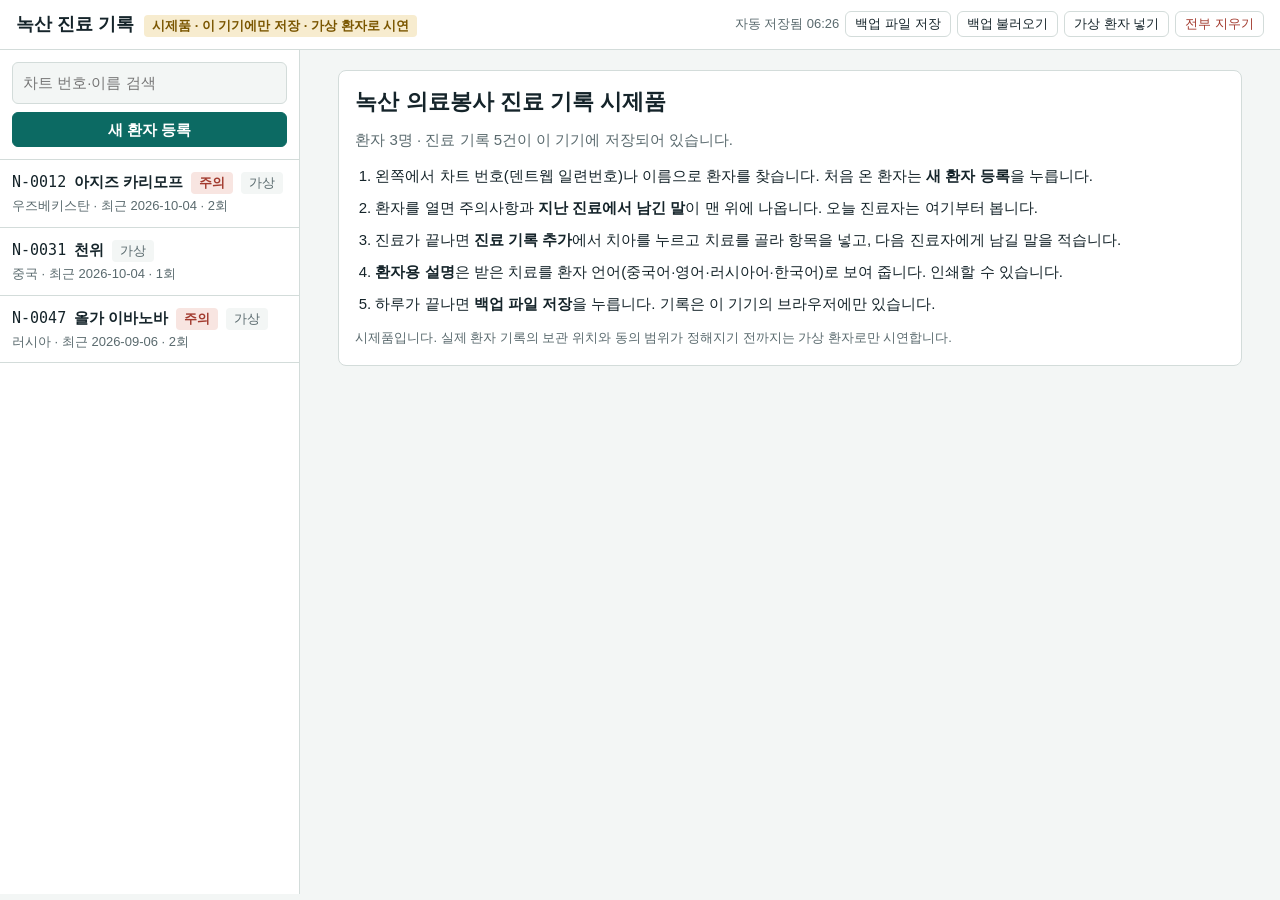
==== noksan/index.html @ 958dbe70 "[클로드] 녹산 진료 기록 앱을 데모 사이트 /noksan/ 페이지로 (의료 여권 QR 포함) Co-Authored-By: Claude Opus 5.5 <noreply@anthro" ====
<!doctype html>
<html lang="ko">
<head>
<meta charset="utf-8">
<meta name="viewport" content="width=device-width, initial-scale=1">
<meta name="robots" content="noindex">
<title>녹산 진료 기록</title>
<style>
/* Layout: patient list on the left, one patient's chart on the right; stacks on narrow screens.
   System fonts only so it works offline on old clinic PCs. */
:root {
  --bg: #F3F6F5; --surface: #FFFFFF; --fg: #15242A; --muted: #5A6A6E; --line: #D3DCDA;
  --accent: #0C6A63; --accent-soft: #E0EFEB; --on-accent: #FFFFFF;
  --danger: #A23A2E; --danger-soft: #F8E5E1; --warn: #7A5600; --warn-soft: #F7ECCF;
  --sans: 'Apple SD Gothic Neo', 'Malgun Gothic', 'Noto Sans KR', 'Segoe UI', sans-serif;
  --mono: ui-monospace, Menlo, Consolas, monospace;
}
@media (prefers-color-scheme: dark) {
  :root {
    --bg: #0F181B; --surface: #172428; --fg: #E4EDEB; --muted: #9AAEAD; --line: #2C3E43;
    --accent: #5CC4B6; --accent-soft: #163631; --on-accent: #0F181B;
    --danger: #F0A396; --danger-soft: #3C2220; --warn: #E5C46B; --warn-soft: #393013;
    color-scheme: dark;
  }
}
* { box-sizing: border-box; }
html, body { margin: 0; }
body { background: var(--bg); color: var(--fg); font-family: var(--sans); font-size: 15px; line-height: 1.6; word-break: keep-all; overflow-wrap: anywhere; }
h1, h2, h3, p { margin: 0; }
h2 { font-size: 22px; line-height: 1.35; }
h3 { font-size: 15px; font-weight: 700; }
button, input, select, textarea { font: inherit; color: inherit; }
button { cursor: pointer; }
:focus-visible { outline: 2px solid var(--accent); outline-offset: 2px; }
.mono { font-family: var(--mono); }
.muted { color: var(--muted); }
.small { font-size: 13px; }

.top { display: flex; flex-wrap: wrap; gap: 8px 16px; align-items: center; justify-content: space-between; padding: 10px 16px; background: var(--surface); border-bottom: 1px solid var(--line); }
.brand { display: flex; flex-wrap: wrap; gap: 4px 10px; align-items: baseline; }
.brand h1 { font-size: 18px; }
.tools { display: flex; flex-wrap: wrap; gap: 6px; align-items: center; }
.status { font-size: 13px; color: var(--muted); }
.status.bad { color: var(--danger); font-weight: 600; }

.btn { border: 1px solid var(--line); background: var(--surface); border-radius: 6px; padding: 6px 12px; line-height: 1.4; }
.btn:hover { border-color: var(--accent); }
.btn.primary { background: var(--accent); border-color: var(--accent); color: var(--on-accent); font-weight: 600; }
.btn.danger { color: var(--danger); }
.btn.sm { padding: 3px 9px; font-size: 13px; }
.btn:disabled, a.btn[aria-disabled="true"] { opacity: .5; pointer-events: none; }
a.btn { text-decoration: none; color: inherit; display: inline-block; }
.linkbtn { border: 0; background: none; padding: 0; color: var(--accent); text-decoration: underline; }

.layout { display: grid; grid-template-columns: 300px minmax(0, 1fr); min-height: calc(100vh - 56px); }
aside { border-right: 1px solid var(--line); background: var(--surface); display: flex; flex-direction: column; min-width: 0; }
.side-head { padding: 12px; display: grid; gap: 8px; border-bottom: 1px solid var(--line); }
.side-head input { width: 100%; padding: 8px 10px; border: 1px solid var(--line); border-radius: 6px; background: var(--bg); }
.plist { list-style: none; margin: 0; padding: 0; overflow-y: auto; }
.plist button { width: 100%; text-align: left; border: 0; border-bottom: 1px solid var(--line); background: none; padding: 10px 12px; display: grid; gap: 2px; }
.plist button:hover { background: var(--bg); }
.plist button[aria-current="true"] { background: var(--accent-soft); }
.pl-top { display: flex; gap: 8px; align-items: baseline; flex-wrap: wrap; }
.pl-name { font-weight: 600; }
.empty-list { padding: 16px 12px; color: var(--muted); }

main { padding: 20px max(16px, 3vw) 48px; min-width: 0; display: grid; gap: 20px; align-content: start; }
.card { background: var(--surface); border: 1px solid var(--line); border-radius: 8px; padding: 16px; display: grid; gap: 12px; min-width: 0; }
.chip { display: inline-block; border-radius: 4px; padding: 0 8px; font-size: 13px; font-weight: 600; line-height: 1.7; background: var(--accent-soft); color: var(--accent); white-space: nowrap; }
.chip.danger { background: var(--danger-soft); color: var(--danger); }
.chip.warn { background: var(--warn-soft); color: var(--warn); }
.chip.plain { background: var(--bg); color: var(--muted); font-weight: 500; }
.chips { display: flex; flex-wrap: wrap; gap: 6px; }

.confirm { display: flex; flex-wrap: wrap; gap: 8px 12px; align-items: center; padding: 12px 14px; border-radius: 8px; background: var(--danger-soft); color: var(--danger); font-weight: 600; }
.flash { padding: 10px 14px; border-radius: 8px; background: var(--accent-soft); color: var(--accent); font-weight: 600; }
.flash.bad { background: var(--danger-soft); color: var(--danger); }

.phead { display: flex; flex-wrap: wrap; gap: 12px; justify-content: space-between; align-items: flex-start; }
.phead .who { display: grid; gap: 2px; min-width: 0; }
.actions { display: flex; flex-wrap: wrap; gap: 6px; }
.alerts { border-radius: 8px; padding: 12px 14px; display: grid; gap: 6px; }
.alerts.has { background: var(--danger-soft); }
.alerts.none { background: var(--accent-soft); }
.alerts.unknown { background: var(--warn-soft); }
.alerts .label { font-size: 13px; font-weight: 700; }
.handoff { border-left: 4px solid var(--accent); background: var(--surface); padding: 12px 14px; border-radius: 0 8px 8px 0; display: grid; gap: 4px; }
.two { display: grid; grid-template-columns: minmax(0, 1.2fr) minmax(0, 1fr); gap: 16px; }

.teeth { display: grid; gap: 6px; overflow-x: auto; padding-bottom: 4px; }
.trow { display: flex; gap: 3px; align-items: center; }
.trow .mid { width: 10px; align-self: stretch; border-left: 2px solid var(--line); margin-left: 6px; }
.tooth { width: 34px; height: 34px; flex: 0 0 auto; border: 1px solid var(--line); border-radius: 5px; background: var(--surface); font-family: var(--mono); font-size: 13px; padding: 0; }
.tooth.has { background: var(--accent-soft); border-color: var(--accent); color: var(--accent); font-weight: 700; }
.tooth.sel { background: var(--accent); border-color: var(--accent); color: var(--on-accent); font-weight: 700; }
.tooth.focus { outline: 2px solid var(--fg); outline-offset: 1px; }
.orient { display: flex; justify-content: space-between; font-size: 12px; color: var(--muted); max-width: 590px; }

.visits { display: grid; gap: 12px; }
.visit { display: grid; gap: 8px; }
.visit-head { display: flex; flex-wrap: wrap; gap: 4px 12px; justify-content: space-between; align-items: baseline; }
.vdate { font-family: var(--mono); font-weight: 700; font-size: 16px; }
.kv { display: grid; grid-template-columns: 96px minmax(0, 1fr); gap: 4px 12px; }
.kv dt { color: var(--muted); font-size: 13px; padding-top: 1px; }
.kv dd { margin: 0; white-space: pre-wrap; }

.form { display: grid; gap: 14px; }
.row { display: grid; grid-template-columns: repeat(auto-fit, minmax(170px, 1fr)); gap: 12px; }
.field { display: grid; gap: 4px; min-width: 0; }
.field label, .field .lbl { font-size: 13px; font-weight: 600; color: var(--muted); }
.field input, .field select, .field textarea { width: 100%; padding: 8px 10px; border: 1px solid var(--line); border-radius: 6px; background: var(--surface); }
.field textarea { min-height: 70px; resize: vertical; }
.req { color: var(--danger); }
.toggle { border: 1px solid var(--line); background: var(--surface); border-radius: 999px; padding: 3px 11px; font-size: 14px; }
.toggle[aria-pressed="true"] { background: var(--accent); border-color: var(--accent); color: var(--on-accent); font-weight: 600; }
.toggle.risk[aria-pressed="true"] { background: var(--danger); border-color: var(--danger); }
.items { display: grid; gap: 6px; }
.item { display: flex; flex-wrap: wrap; gap: 6px 10px; align-items: center; padding: 8px 10px; border: 1px solid var(--line); border-radius: 6px; }
.item .grow { flex: 1 1 160px; min-width: 0; }
.adder { display: grid; gap: 10px; padding: 12px; border: 1px dashed var(--line); border-radius: 8px; }

.guide { display: grid; gap: 8px; padding-left: 20px; margin: 0; }

.explain { max-width: 640px; background: #FFFFFF; color: #15242A; border: 1px solid var(--line); border-radius: 8px; padding: 24px; display: grid; gap: 16px; }
.explain .muted { color: #5A6A6E; }
.explain h2 { font-size: 24px; }
.ex-item { display: grid; gap: 2px; padding: 10px 0; border-top: 1px solid #D3DCDA; }
.ex-item .ko { font-size: 13px; color: #5A6A6E; }
.ex-box { background: #F8E5E1; color: #6E241B; border-radius: 6px; padding: 10px 12px; }
.ex-raw { background: #F3F6F5; border-radius: 6px; padding: 10px 12px; white-space: pre-wrap; }
.ex-foot { font-size: 12px; color: #5A6A6E; }

@media (max-width: 760px) {
  .layout { grid-template-columns: minmax(0, 1fr); }
  aside { border-right: 0; border-bottom: 1px solid var(--line); }
  .plist { max-height: 40vh; }
  .two { grid-template-columns: minmax(0, 1fr); }
}
@media print {
  .top, aside, .no-print { display: none !important; }
  .layout { display: block; }
  main { padding: 0; }
  body { background: #FFFFFF; }
  .explain { border: 0; max-width: none; }
}
</style>
</head>
<body>

<header class="top">
  <div class="brand">
    <h1>녹산 진료 기록</h1>
    <span class="chip warn">시제품 · 이 기기에만 저장 · 가상 환자로 시연</span>
  </div>
  <div class="tools">
    <span id="status" class="status"></span>
    <button class="btn sm" data-act="export">백업 파일 저장</button>
    <button class="btn sm" data-act="import">백업 불러오기</button>
    <button class="btn sm" data-act="add-samples">가상 환자 넣기</button>
    <button class="btn sm danger" data-act="ask-wipe">전부 지우기</button>
    <input id="importFile" type="file" accept="application/json,.json" hidden>
  </div>
</header>

<div class="layout">
  <aside>
    <div class="side-head">
      <input id="q" type="search" placeholder="차트 번호·이름 검색" autocomplete="off">
      <button class="btn primary" data-act="new-patient">새 환자 등록</button>
    </div>
    <ul id="plist" class="plist"></ul>
  </aside>
  <main id="main"></main>
</div>

<!-- QR 라이브러리: prototype/web/demo/js/vendor/qrcode.js 를 그대로 넣음 (Kazuhiko Arase, MIT). 인터넷 없이 QR을 그리기 위해 -->
<script>
//---------------------------------------------------------------------
//
// QR Code Generator for JavaScript
//
// Copyright (c) 2009 Kazuhiko Arase
//
// URL: http://www.d-project.com/
//
// Licensed under the MIT license:
//  http://www.opensource.org/licenses/mit-license.php
//
// The word 'QR Code' is registered trademark of
// DENSO WAVE INCORPORATED
//  http://www.denso-wave.com/qrcode/faqpatent-e.html
//
//---------------------------------------------------------------------

var qrcode = function() {

  //---------------------------------------------------------------------
  // qrcode
  //---------------------------------------------------------------------

  /**
   * qrcode
   * @param typeNumber 1 to 40
   * @param errorCorrectionLevel 'L','M','Q','H'
   */
  var qrcode = function(typeNumber, errorCorrectionLevel) {

    var PAD0 = 0xEC;
    var PAD1 = 0x11;

    var _typeNumber = typeNumber;
    var _errorCorrectionLevel = QRErrorCorrectionLevel[errorCorrectionLevel];
    var _modules = null;
    var _moduleCount = 0;
    var _dataCache = null;
    var _dataList = [];

    var _this = {};

    var makeImpl = function(test, maskPattern) {

      _moduleCount = _typeNumber * 4 + 17;
      _modules = function(moduleCount) {
        var modules = new Array(moduleCount);
        for (var row = 0; row < moduleCount; row += 1) {
          modules[row] = new Array(moduleCount);
          for (var col = 0; col < moduleCount; col += 1) {
            modules[row][col] = null;
          }
        }
        return modules;
      }(_moduleCount);

      setupPositionProbePattern(0, 0);
      setupPositionProbePattern(_moduleCount - 7, 0);
      setupPositionProbePattern(0, _moduleCount - 7);
      setupPositionAdjustPattern();
      setupTimingPattern();
      setupTypeInfo(test, maskPattern);

      if (_typeNumber >= 7) {
        setupTypeNumber(test);
      }

      if (_dataCache == null) {
        _dataCache = createData(_typeNumber, _errorCorrectionLevel, _dataList);
      }

      mapData(_dataCache, maskPattern);
    };

    var setupPositionProbePattern = function(row, col) {

      for (var r = -1; r <= 7; r += 1) {

        if (row + r <= -1 || _moduleCount <= row + r) continue;

        for (var c = -1; c <= 7; c += 1) {

          if (col + c <= -1 || _moduleCount <= col + c) continue;

          if ( (0 <= r && r <= 6 && (c == 0 || c == 6) )
              || (0 <= c && c <= 6 && (r == 0 || r == 6) )
              || (2 <= r && r <= 4 && 2 <= c && c <= 4) ) {
            _modules[row + r][col + c] = true;
          } else {
            _modules[row + r][col + c] = false;
          }
        }
      }
    };

    var getBestMaskPattern = function() {

      var minLostPoint = 0;
      var pattern = 0;

      for (var i = 0; i < 8; i += 1) {

        makeImpl(true, i);

        var lostPoint = QRUtil.getLostPoint(_this);

        if (i == 0 || minLostPoint > lostPoint) {
          minLostPoint = lostPoint;
          pattern = i;
        }
      }

      return pattern;
    };

    var setupTimingPattern = function() {

      for (var r = 8; r < _moduleCount - 8; r += 1) {
        if (_modules[r][6] != null) {
          continue;
        }
        _modules[r][6] = (r % 2 == 0);
      }

      for (var c = 8; c < _moduleCount - 8; c += 1) {
        if (_modules[6][c] != null) {
          continue;
        }
        _modules[6][c] = (c % 2 == 0);
      }
    };

    var setupPositionAdjustPattern = function() {

      var pos = QRUtil.getPatternPosition(_typeNumber);

      for (var i = 0; i < pos.length; i += 1) {

        for (var j = 0; j < pos.length; j += 1) {

          var row = pos[i];
          var col = pos[j];

          if (_modules[row][col] != null) {
            continue;
          }

          for (var r = -2; r <= 2; r += 1) {

            for (var c = -2; c <= 2; c += 1) {

              if (r == -2 || r == 2 || c == -2 || c == 2
                  || (r == 0 && c == 0) ) {
                _modules[row + r][col + c] = true;
              } else {
                _modules[row + r][col + c] = false;
              }
            }
          }
        }
      }
    };

    var setupTypeNumber = function(test) {

      var bits = QRUtil.getBCHTypeNumber(_typeNumber);

      for (var i = 0; i < 18; i += 1) {
        var mod = (!test && ( (bits >> i) & 1) == 1);
        _modules[Math.floor(i / 3)][i % 3 + _moduleCount - 8 - 3] = mod;
      }

      for (var i = 0; i < 18; i += 1) {
        var mod = (!test && ( (bits >> i) & 1) == 1);
        _modules[i % 3 + _moduleCount - 8 - 3][Math.floor(i / 3)] = mod;
      }
    };

    var setupTypeInfo = function(test, maskPattern) {

      var data = (_errorCorrectionLevel << 3) | maskPattern;
      var bits = QRUtil.getBCHTypeInfo(data);

      // vertical
      for (var i = 0; i < 15; i += 1) {

        var mod = (!test && ( (bits >> i) & 1) == 1);

        if (i < 6) {
          _modules[i][8] = mod;
        } else if (i < 8) {
          _modules[i + 1][8] = mod;
        } else {
          _modules[_moduleCount - 15 + i][8] = mod;
        }
      }

      // horizontal
      for (var i = 0; i < 15; i += 1) {

        var mod = (!test && ( (bits >> i) & 1) == 1);

        if (i < 8) {
          _modules[8][_moduleCount - i - 1] = mod;
        } else if (i < 9) {
          _modules[8][15 - i - 1 + 1] = mod;
        } else {
          _modules[8][15 - i - 1] = mod;
        }
      }

      // fixed module
      _modules[_moduleCount - 8][8] = (!test);
    };

    var mapData = function(data, maskPattern) {

      var inc = -1;
      var row = _moduleCount - 1;
      var bitIndex = 7;
      var byteIndex = 0;
      var maskFunc = QRUtil.getMaskFunction(maskPattern);

      for (var col = _moduleCount - 1; col > 0; col -= 2) {

        if (col == 6) col -= 1;

        while (true) {

          for (var c = 0; c < 2; c += 1) {

            if (_modules[row][col - c] == null) {

              var dark = false;

              if (byteIndex < data.length) {
                dark = ( ( (data[byteIndex] >>> bitIndex) & 1) == 1);
              }

              var mask = maskFunc(row, col - c);

              if (mask) {
                dark = !dark;
              }

              _modules[row][col - c] = dark;
              bitIndex -= 1;

              if (bitIndex == -1) {
                byteIndex += 1;
                bitIndex = 7;
              }
            }
          }

          row += inc;

          if (row < 0 || _moduleCount <= row) {
            row -= inc;
            inc = -inc;
            break;
          }
        }
      }
    };

    var createBytes = function(buffer, rsBlocks) {

      var offset = 0;

      var maxDcCount = 0;
      var maxEcCount = 0;

      var dcdata = new Array(rsBlocks.length);
      var ecdata = new Array(rsBlocks.length);

      for (var r = 0; r < rsBlocks.length; r += 1) {

        var dcCount = rsBlocks[r].dataCount;
        var ecCount = rsBlocks[r].totalCount - dcCount;

        maxDcCount = Math.max(maxDcCount, dcCount);
        maxEcCount = Math.max(maxEcCount, ecCount);

        dcdata[r] = new Array(dcCount);

        for (var i = 0; i < dcdata[r].length; i += 1) {
          dcdata[r][i] = 0xff & buffer.getBuffer()[i + offset];
        }
        offset += dcCount;

        var rsPoly = QRUtil.getErrorCorrectPolynomial(ecCount);
        var rawPoly = qrPolynomial(dcdata[r], rsPoly.getLength() - 1);

        var modPoly = rawPoly.mod(rsPoly);
        ecdata[r] = new Array(rsPoly.getLength() - 1);
        for (var i = 0; i < ecdata[r].length; i += 1) {
          var modIndex = i + modPoly.getLength() - ecdata[r].length;
          ecdata[r][i] = (modIndex >= 0)? modPoly.getAt(modIndex) : 0;
        }
      }

      var totalCodeCount = 0;
      for (var i = 0; i < rsBlocks.length; i += 1) {
        totalCodeCount += rsBlocks[i].totalCount;
      }

      var data = new Array(totalCodeCount);
      var index = 0;

      for (var i = 0; i < maxDcCount; i += 1) {
        for (var r = 0; r < rsBlocks.length; r += 1) {
          if (i < dcdata[r].length) {
            data[index] = dcdata[r][i];
            index += 1;
          }
        }
      }

      for (var i = 0; i < maxEcCount; i += 1) {
        for (var r = 0; r < rsBlocks.length; r += 1) {
          if (i < ecdata[r].length) {
            data[index] = ecdata[r][i];
            index += 1;
          }
        }
      }

      return data;
    };

    var createData = function(typeNumber, errorCorrectionLevel, dataList) {

      var rsBlocks = QRRSBlock.getRSBlocks(typeNumber, errorCorrectionLevel);

      var buffer = qrBitBuffer();

      for (var i = 0; i < dataList.length; i += 1) {
        var data = dataList[i];
        buffer.put(data.getMode(), 4);
        buffer.put(data.getLength(), QRUtil.getLengthInBits(data.getMode(), typeNumber) );
        data.write(buffer);
      }

      // calc num max data.
      var totalDataCount = 0;
      for (var i = 0; i < rsBlocks.length; i += 1) {
        totalDataCount += rsBlocks[i].dataCount;
      }

      if (buffer.getLengthInBits() > totalDataCount * 8) {
        throw 'code length overflow. ('
          + buffer.getLengthInBits()
          + '>'
          + totalDataCount * 8
          + ')';
      }

      // end code
      if (buffer.getLengthInBits() + 4 <= totalDataCount * 8) {
        buffer.put(0, 4);
      }

      // padding
      while (buffer.getLengthInBits() % 8 != 0) {
        buffer.putBit(false);
      }

      // padding
      while (true) {

        if (buffer.getLengthInBits() >= totalDataCount * 8) {
          break;
        }
        buffer.put(PAD0, 8);

        if (buffer.getLengthInBits() >= totalDataCount * 8) {
          break;
        }
        buffer.put(PAD1, 8);
      }

      return createBytes(buffer, rsBlocks);
    };

    _this.addData = function(data, mode) {

      mode = mode || 'Byte';

      var newData = null;

      switch(mode) {
      case 'Numeric' :
        newData = qrNumber(data);
        break;
      case 'Alphanumeric' :
        newData = qrAlphaNum(data);
        break;
      case 'Byte' :
        newData = qr8BitByte(data);
        break;
      case 'Kanji' :
        newData = qrKanji(data);
        break;
      default :
        throw 'mode:' + mode;
      }

      _dataList.push(newData);
      _dataCache = null;
    };

    _this.isDark = function(row, col) {
      if (row < 0 || _moduleCount <= row || col < 0 || _moduleCount <= col) {
        throw row + ',' + col;
      }
      return _modules[row][col];
    };

    _this.getModuleCount = function() {
      return _moduleCount;
    };

    _this.make = function() {
      if (_typeNumber < 1) {
        var typeNumber = 1;

        for (; typeNumber < 40; typeNumber++) {
          var rsBlocks = QRRSBlock.getRSBlocks(typeNumber, _errorCorrectionLevel);
          var buffer = qrBitBuffer();

          for (var i = 0; i < _dataList.length; i++) {
            var data = _dataList[i];
            buffer.put(data.getMode(), 4);
            buffer.put(data.getLength(), QRUtil.getLengthInBits(data.getMode(), typeNumber) );
            data.write(buffer);
          }

          var totalDataCount = 0;
          for (var i = 0; i < rsBlocks.length; i++) {
            totalDataCount += rsBlocks[i].dataCount;
          }

          if (buffer.getLengthInBits() <= totalDataCount * 8) {
            break;
          }
        }

        _typeNumber = typeNumber;
      }

      makeImpl(false, getBestMaskPattern() );
    };

    _this.createTableTag = function(cellSize, margin) {

      cellSize = cellSize || 2;
      margin = (typeof margin == 'undefined')? cellSize * 4 : margin;

      var qrHtml = '';

      qrHtml += '<table style="';
      qrHtml += ' border-width: 0px; border-style: none;';
      qrHtml += ' border-collapse: collapse;';
      qrHtml += ' padding: 0px; margin: ' + margin + 'px;';
      qrHtml += '">';
      qrHtml += '<tbody>';

      for (var r = 0; r < _this.getModuleCount(); r += 1) {

        qrHtml += '<tr>';

        for (var c = 0; c < _this.getModuleCount(); c += 1) {
          qrHtml += '<td style="';
          qrHtml += ' border-width: 0px; border-style: none;';
          qrHtml += ' border-collapse: collapse;';
          qrHtml += ' padding: 0px; margin: 0px;';
          qrHtml += ' width: ' + cellSize + 'px;';
          qrHtml += ' height: ' + cellSize + 'px;';
          qrHtml += ' background-color: ';
          qrHtml += _this.isDark(r, c)? '#000000' : '#ffffff';
          qrHtml += ';';
          qrHtml += '"/>';
        }

        qrHtml += '</tr>';
      }

      qrHtml += '</tbody>';
      qrHtml += '</table>';

      return qrHtml;
    };

    _this.createSvgTag = function(cellSize, margin, alt, title) {

      var opts = {};
      if (typeof arguments[0] == 'object') {
        // Called by options.
        opts = arguments[0];
        // overwrite cellSize and margin.
        cellSize = opts.cellSize;
        margin = opts.margin;
        alt = opts.alt;
        title = opts.title;
      }

      cellSize = cellSize || 2;
      margin = (typeof margin == 'undefined')? cellSize * 4 : margin;

      // Compose alt property surrogate
      alt = (typeof alt === 'string') ? {text: alt} : alt || {};
      alt.text = alt.text || null;
      alt.id = (alt.text) ? alt.id || 'qrcode-description' : null;

      // Compose title property surrogate
      title = (typeof title === 'string') ? {text: title} : title || {};
      title.text = title.text || null;
      title.id = (title.text) ? title.id || 'qrcode-title' : null;

      var size = _this.getModuleCount() * cellSize + margin * 2;
      var c, mc, r, mr, qrSvg='', rect;

      rect = 'l' + cellSize + ',0 0,' + cellSize +
        ' -' + cellSize + ',0 0,-' + cellSize + 'z ';

      qrSvg += '<svg version="1.1" xmlns="http://www.w3.org/2000/svg"';
      qrSvg += !opts.scalable ? ' width="' + size + 'px" height="' + size + 'px"' : '';
      qrSvg += ' viewBox="0 0 ' + size + ' ' + size + '" ';
      qrSvg += ' preserveAspectRatio="xMinYMin meet"';
      qrSvg += (title.text || alt.text) ? ' role="img" aria-labelledby="' +
          escapeXml([title.id, alt.id].join(' ').trim() ) + '"' : '';
      qrSvg += '>';
      qrSvg += (title.text) ? '<title id="' + escapeXml(title.id) + '">' +
          escapeXml(title.text) + '</title>' : '';
      qrSvg += (alt.text) ? '<description id="' + escapeXml(alt.id) + '">' +
          escapeXml(alt.text) + '</description>' : '';
      qrSvg += '<rect width="100%" height="100%" fill="white" cx="0" cy="0"/>';
      qrSvg += '<path d="';

      for (r = 0; r < _this.getModuleCount(); r += 1) {
        mr = r * cellSize + margin;
        for (c = 0; c < _this.getModuleCount(); c += 1) {
          if (_this.isDark(r, c) ) {
            mc = c*cellSize+margin;
            qrSvg += 'M' + mc + ',' + mr + rect;
          }
        }
      }

      qrSvg += '" stroke="transparent" fill="black"/>';
      qrSvg += '</svg>';

      return qrSvg;
    };

    _this.createDataURL = function(cellSize, margin) {

      cellSize = cellSize || 2;
      margin = (typeof margin == 'undefined')? cellSize * 4 : margin;

      var size = _this.getModuleCount() * cellSize + margin * 2;
      var min = margin;
      var max = size - margin;

      return createDataURL(size, size, function(x, y) {
        if (min <= x && x < max && min <= y && y < max) {
          var c = Math.floor( (x - min) / cellSize);
          var r = Math.floor( (y - min) / cellSize);
          return _this.isDark(r, c)? 0 : 1;
        } else {
          return 1;
        }
      } );
    };

    _this.createImgTag = function(cellSize, margin, alt) {

      cellSize = cellSize || 2;
      margin = (typeof margin == 'undefined')? cellSize * 4 : margin;

      var size = _this.getModuleCount() * cellSize + margin * 2;

      var img = '';
      img += '<img';
      img += '\u0020src="';
      img += _this.createDataURL(cellSize, margin);
      img += '"';
      img += '\u0020width="';
      img += size;
      img += '"';
      img += '\u0020height="';
      img += size;
      img += '"';
      if (alt) {
        img += '\u0020alt="';
        img += escapeXml(alt);
        img += '"';
      }
      img += '/>';

      return img;
    };

    var escapeXml = function(s) {
      var escaped = '';
      for (var i = 0; i < s.length; i += 1) {
        var c = s.charAt(i);
        switch(c) {
        case '<': escaped += '&lt;'; break;
        case '>': escaped += '&gt;'; break;
        case '&': escaped += '&amp;'; break;
        case '"': escaped += '&quot;'; break;
        default : escaped += c; break;
        }
      }
      return escaped;
    };

    var _createHalfASCII = function(margin) {
      var cellSize = 1;
      margin = (typeof margin == 'undefined')? cellSize * 2 : margin;

      var size = _this.getModuleCount() * cellSize + margin * 2;
      var min = margin;
      var max = size - margin;

      var y, x, r1, r2, p;

      var blocks = {
        '██': '█',
        '█ ': '▀',
        ' █': '▄',
        '  ': ' '
      };

      var blocksLastLineNoMargin = {
        '██': '▀',
        '█ ': '▀',
        ' █': ' ',
        '  ': ' '
      };

      var ascii = '';
      for (y = 0; y < size; y += 2) {
        r1 = Math.floor((y - min) / cellSize);
        r2 = Math.floor((y + 1 - min) / cellSize);
        for (x = 0; x < size; x += 1) {
          p = '█';

          if (min <= x && x < max && min <= y && y < max && _this.isDark(r1, Math.floor((x - min) / cellSize))) {
            p = ' ';
          }

          if (min <= x && x < max && min <= y+1 && y+1 < max && _this.isDark(r2, Math.floor((x - min) / cellSize))) {
            p += ' ';
          }
          else {
            p += '█';
          }

          // Output 2 characters per pixel, to create full square. 1 character per pixels gives only half width of square.
          ascii += (margin < 1 && y+1 >= max) ? blocksLastLineNoMargin[p] : blocks[p];
        }

        ascii += '\n';
      }

      if (size % 2 && margin > 0) {
        return ascii.substring(0, ascii.length - size - 1) + Array(size+1).join('▀');
      }

      return ascii.substring(0, ascii.length-1);
    };

    _this.createASCII = function(cellSize, margin) {
      cellSize = cellSize || 1;

      if (cellSize < 2) {
        return _createHalfASCII(margin);
      }

      cellSize -= 1;
      margin = (typeof margin == 'undefined')? cellSize * 2 : margin;

      var size = _this.getModuleCount() * cellSize + margin * 2;
      var min = margin;
      var max = size - margin;

      var y, x, r, p;

      var white = Array(cellSize+1).join('██');
      var black = Array(cellSize+1).join('  ');

      var ascii = '';
      var line = '';
      for (y = 0; y < size; y += 1) {
        r = Math.floor( (y - min) / cellSize);
        line = '';
        for (x = 0; x < size; x += 1) {
          p = 1;

          if (min <= x && x < max && min <= y && y < max && _this.isDark(r, Math.floor((x - min) / cellSize))) {
            p = 0;
          }

          // Output 2 characters per pixel, to create full square. 1 character per pixels gives only half width of square.
          line += p ? white : black;
        }

        for (r = 0; r < cellSize; r += 1) {
          ascii += line + '\n';
        }
      }

      return ascii.substring(0, ascii.length-1);
    };

    _this.renderTo2dContext = function(context, cellSize) {
      cellSize = cellSize || 2;
      var length = _this.getModuleCount();
      for (var row = 0; row < length; row++) {
        for (var col = 0; col < length; col++) {
          context.fillStyle = _this.isDark(row, col) ? 'black' : 'white';
          context.fillRect(row * cellSize, col * cellSize, cellSize, cellSize);
        }
      }
    }

    return _this;
  };

  //---------------------------------------------------------------------
  // qrcode.stringToBytes
  //---------------------------------------------------------------------

  qrcode.stringToBytesFuncs = {
    'default' : function(s) {
      var bytes = [];
      for (var i = 0; i < s.length; i += 1) {
        var c = s.charCodeAt(i);
        bytes.push(c & 0xff);
      }
      return bytes;
    }
  };

  qrcode.stringToBytes = qrcode.stringToBytesFuncs['default'];

  //---------------------------------------------------------------------
  // qrcode.createStringToBytes
  //---------------------------------------------------------------------

  /**
   * @param unicodeData base64 string of byte array.
   * [16bit Unicode],[16bit Bytes], ...
   * @param numChars
   */
  qrcode.createStringToBytes = function(unicodeData, numChars) {

    // create conversion map.

    var unicodeMap = function() {

      var bin = base64DecodeInputStream(unicodeData);
      var read = function() {
        var b = bin.read();
        if (b == -1) throw 'eof';
        return b;
      };

      var count = 0;
      var unicodeMap = {};
      while (true) {
        var b0 = bin.read();
        if (b0 == -1) break;
        var b1 = read();
        var b2 = read();
        var b3 = read();
        var k = String.fromCharCode( (b0 << 8) | b1);
        var v = (b2 << 8) | b3;
        unicodeMap[k] = v;
        count += 1;
      }
      if (count != numChars) {
        throw count + ' != ' + numChars;
      }

      return unicodeMap;
    }();

    var unknownChar = '?'.charCodeAt(0);

    return function(s) {
      var bytes = [];
      for (var i = 0; i < s.length; i += 1) {
        var c = s.charCodeAt(i);
        if (c < 128) {
          bytes.push(c);
        } else {
          var b = unicodeMap[s.charAt(i)];
          if (typeof b == 'number') {
            if ( (b & 0xff) == b) {
              // 1byte
              bytes.push(b);
            } else {
              // 2bytes
              bytes.push(b >>> 8);
              bytes.push(b & 0xff);
            }
          } else {
            bytes.push(unknownChar);
          }
        }
      }
      return bytes;
    };
  };

  //---------------------------------------------------------------------
  // QRMode
  //---------------------------------------------------------------------

  var QRMode = {
    MODE_NUMBER :    1 << 0,
    MODE_ALPHA_NUM : 1 << 1,
    MODE_8BIT_BYTE : 1 << 2,
    MODE_KANJI :     1 << 3
  };

  //---------------------------------------------------------------------
  // QRErrorCorrectionLevel
  //---------------------------------------------------------------------

  var QRErrorCorrectionLevel = {
    L : 1,
    M : 0,
    Q : 3,
    H : 2
  };

  //---------------------------------------------------------------------
  // QRMaskPattern
  //---------------------------------------------------------------------

  var QRMaskPattern = {
    PATTERN000 : 0,
    PATTERN001 : 1,
    PATTERN010 : 2,
    PATTERN011 : 3,
    PATTERN100 : 4,
    PATTERN101 : 5,
    PATTERN110 : 6,
    PATTERN111 : 7
  };

  //---------------------------------------------------------------------
  // QRUtil
  //---------------------------------------------------------------------

  var QRUtil = function() {

    var PATTERN_POSITION_TABLE = [
      [],
      [6, 18],
      [6, 22],
      [6, 26],
      [6, 30],
      [6, 34],
      [6, 22, 38],
      [6, 24, 42],
      [6, 26, 46],
      [6, 28, 50],
      [6, 30, 54],
      [6, 32, 58],
      [6, 34, 62],
      [6, 26, 46, 66],
      [6, 26, 48, 70],
      [6, 26, 50, 74],
      [6, 30, 54, 78],
      [6, 30, 56, 82],
      [6, 30, 58, 86],
      [6, 34, 62, 90],
      [6, 28, 50, 72, 94],
      [6, 26, 50, 74, 98],
      [6, 30, 54, 78, 102],
      [6, 28, 54, 80, 106],
      [6, 32, 58, 84, 110],
      [6, 30, 58, 86, 114],
      [6, 34, 62, 90, 118],
      [6, 26, 50, 74, 98, 122],
      [6, 30, 54, 78, 102, 126],
      [6, 26, 52, 78, 104, 130],
      [6, 30, 56, 82, 108, 134],
      [6, 34, 60, 86, 112, 138],
      [6, 30, 58, 86, 114, 142],
      [6, 34, 62, 90, 118, 146],
      [6, 30, 54, 78, 102, 126, 150],
      [6, 24, 50, 76, 102, 128, 154],
      [6, 28, 54, 80, 106, 132, 158],
      [6, 32, 58, 84, 110, 136, 162],
      [6, 26, 54, 82, 110, 138, 166],
      [6, 30, 58, 86, 114, 142, 170]
    ];
    var G15 = (1 << 10) | (1 << 8) | (1 << 5) | (1 << 4) | (1 << 2) | (1 << 1) | (1 << 0);
    var G18 = (1 << 12) | (1 << 11) | (1 << 10) | (1 << 9) | (1 << 8) | (1 << 5) | (1 << 2) | (1 << 0);
    var G15_MASK = (1 << 14) | (1 << 12) | (1 << 10) | (1 << 4) | (1 << 1);

    var _this = {};

    var getBCHDigit = function(data) {
      var digit = 0;
      while (data != 0) {
        digit += 1;
        data >>>= 1;
      }
      return digit;
    };

    _this.getBCHTypeInfo = function(data) {
      var d = data << 10;
      while (getBCHDigit(d) - getBCHDigit(G15) >= 0) {
        d ^= (G15 << (getBCHDigit(d) - getBCHDigit(G15) ) );
      }
      return ( (data << 10) | d) ^ G15_MASK;
    };

    _this.getBCHTypeNumber = function(data) {
      var d = data << 12;
      while (getBCHDigit(d) - getBCHDigit(G18) >= 0) {
        d ^= (G18 << (getBCHDigit(d) - getBCHDigit(G18) ) );
      }
      return (data << 12) | d;
    };

    _this.getPatternPosition = function(typeNumber) {
      return PATTERN_POSITION_TABLE[typeNumber - 1];
    };

    _this.getMaskFunction = function(maskPattern) {

      switch (maskPattern) {

      case QRMaskPattern.PATTERN000 :
        return function(i, j) { return (i + j) % 2 == 0; };
      case QRMaskPattern.PATTERN001 :
        return function(i, j) { return i % 2 == 0; };
      case QRMaskPattern.PATTERN010 :
        return function(i, j) { return j % 3 == 0; };
      case QRMaskPattern.PATTERN011 :
        return function(i, j) { return (i + j) % 3 == 0; };
      case QRMaskPattern.PATTERN100 :
        return function(i, j) { return (Math.floor(i / 2) + Math.floor(j / 3) ) % 2 == 0; };
      case QRMaskPattern.PATTERN101 :
        return function(i, j) { return (i * j) % 2 + (i * j) % 3 == 0; };
      case QRMaskPattern.PATTERN110 :
        return function(i, j) { return ( (i * j) % 2 + (i * j) % 3) % 2 == 0; };
      case QRMaskPattern.PATTERN111 :
        return function(i, j) { return ( (i * j) % 3 + (i + j) % 2) % 2 == 0; };

      default :
        throw 'bad maskPattern:' + maskPattern;
      }
    };

    _this.getErrorCorrectPolynomial = function(errorCorrectLength) {
      var a = qrPolynomial([1], 0);
      for (var i = 0; i < errorCorrectLength; i += 1) {
        a = a.multiply(qrPolynomial([1, QRMath.gexp(i)], 0) );
      }
      return a;
    };

    _this.getLengthInBits = function(mode, type) {

      if (1 <= type && type < 10) {

        // 1 - 9

        switch(mode) {
        case QRMode.MODE_NUMBER    : return 10;
        case QRMode.MODE_ALPHA_NUM : return 9;
        case QRMode.MODE_8BIT_BYTE : return 8;
        case QRMode.MODE_KANJI     : return 8;
        default :
          throw 'mode:' + mode;
        }

      } else if (type < 27) {

        // 10 - 26

        switch(mode) {
        case QRMode.MODE_NUMBER    : return 12;
        case QRMode.MODE_ALPHA_NUM : return 11;
        case QRMode.MODE_8BIT_BYTE : return 16;
        case QRMode.MODE_KANJI     : return 10;
        default :
          throw 'mode:' + mode;
        }

      } else if (type < 41) {

        // 27 - 40

        switch(mode) {
        case QRMode.MODE_NUMBER    : return 14;
        case QRMode.MODE_ALPHA_NUM : return 13;
        case QRMode.MODE_8BIT_BYTE : return 16;
        case QRMode.MODE_KANJI     : return 12;
        default :
          throw 'mode:' + mode;
        }

      } else {
        throw 'type:' + type;
      }
    };

    _this.getLostPoint = function(qrcode) {

      var moduleCount = qrcode.getModuleCount();

      var lostPoint = 0;

      // LEVEL1

      for (var row = 0; row < moduleCount; row += 1) {
        for (var col = 0; col < moduleCount; col += 1) {

          var sameCount = 0;
          var dark = qrcode.isDark(row, col);

          for (var r = -1; r <= 1; r += 1) {

            if (row + r < 0 || moduleCount <= row + r) {
              continue;
            }

            for (var c = -1; c <= 1; c += 1) {

              if (col + c < 0 || moduleCount <= col + c) {
                continue;
              }

              if (r == 0 && c == 0) {
                continue;
              }

              if (dark == qrcode.isDark(row + r, col + c) ) {
                sameCount += 1;
              }
            }
          }

          if (sameCount > 5) {
            lostPoint += (3 + sameCount - 5);
          }
        }
      };

      // LEVEL2

      for (var row = 0; row < moduleCount - 1; row += 1) {
        for (var col = 0; col < moduleCount - 1; col += 1) {
          var count = 0;
          if (qrcode.isDark(row, col) ) count += 1;
          if (qrcode.isDark(row + 1, col) ) count += 1;
          if (qrcode.isDark(row, col + 1) ) count += 1;
          if (qrcode.isDark(row + 1, col + 1) ) count += 1;
          if (count == 0 || count == 4) {
            lostPoint += 3;
          }
        }
      }

      // LEVEL3

      for (var row = 0; row < moduleCount; row += 1) {
        for (var col = 0; col < moduleCount - 6; col += 1) {
          if (qrcode.isDark(row, col)
              && !qrcode.isDark(row, col + 1)
              &&  qrcode.isDark(row, col + 2)
              &&  qrcode.isDark(row, col + 3)
              &&  qrcode.isDark(row, col + 4)
              && !qrcode.isDark(row, col + 5)
              &&  qrcode.isDark(row, col + 6) ) {
            lostPoint += 40;
          }
        }
      }

      for (var col = 0; col < moduleCount; col += 1) {
        for (var row = 0; row < moduleCount - 6; row += 1) {
          if (qrcode.isDark(row, col)
              && !qrcode.isDark(row + 1, col)
              &&  qrcode.isDark(row + 2, col)
              &&  qrcode.isDark(row + 3, col)
              &&  qrcode.isDark(row + 4, col)
              && !qrcode.isDark(row + 5, col)
              &&  qrcode.isDark(row + 6, col) ) {
            lostPoint += 40;
          }
        }
      }

      // LEVEL4

      var darkCount = 0;

      for (var col = 0; col < moduleCount; col += 1) {
        for (var row = 0; row < moduleCount; row += 1) {
          if (qrcode.isDark(row, col) ) {
            darkCount += 1;
          }
        }
      }

      var ratio = Math.abs(100 * darkCount / moduleCount / moduleCount - 50) / 5;
      lostPoint += ratio * 10;

      return lostPoint;
    };

    return _this;
  }();

  //---------------------------------------------------------------------
  // QRMath
  //---------------------------------------------------------------------

  var QRMath = function() {

    var EXP_TABLE = new Array(256);
    var LOG_TABLE = new Array(256);

    // initialize tables
    for (var i = 0; i < 8; i += 1) {
      EXP_TABLE[i] = 1 << i;
    }
    for (var i = 8; i < 256; i += 1) {
      EXP_TABLE[i] = EXP_TABLE[i - 4]
        ^ EXP_TABLE[i - 5]
        ^ EXP_TABLE[i - 6]
        ^ EXP_TABLE[i - 8];
    }
    for (var i = 0; i < 255; i += 1) {
      LOG_TABLE[EXP_TABLE[i] ] = i;
    }

    var _this = {};

    _this.glog = function(n) {

      if (n < 1) {
        throw 'glog(' + n + ')';
      }

      return LOG_TABLE[n];
    };

    _this.gexp = function(n) {

      while (n < 0) {
        n += 255;
      }

      while (n >= 256) {
        n -= 255;
      }

      return EXP_TABLE[n];
    };

    return _this;
  }();

  //---------------------------------------------------------------------
  // qrPolynomial
  //---------------------------------------------------------------------

  function qrPolynomial(num, shift) {

    if (typeof num.length == 'undefined') {
      throw num.length + '/' + shift;
    }

    var _num = function() {
      var offset = 0;
      while (offset < num.length && num[offset] == 0) {
        offset += 1;
      }
      var _num = new Array(num.length - offset + shift);
      for (var i = 0; i < num.length - offset; i += 1) {
        _num[i] = num[i + offset];
      }
      return _num;
    }();

    var _this = {};

    _this.getAt = function(index) {
      return _num[index];
    };

    _this.getLength = function() {
      return _num.length;
    };

    _this.multiply = function(e) {

      var num = new Array(_this.getLength() + e.getLength() - 1);

      for (var i = 0; i < _this.getLength(); i += 1) {
        for (var j = 0; j < e.getLength(); j += 1) {
          num[i + j] ^= QRMath.gexp(QRMath.glog(_this.getAt(i) ) + QRMath.glog(e.getAt(j) ) );
        }
      }

      return qrPolynomial(num, 0);
    };

    _this.mod = function(e) {

      if (_this.getLength() - e.getLength() < 0) {
        return _this;
      }

      var ratio = QRMath.glog(_this.getAt(0) ) - QRMath.glog(e.getAt(0) );

      var num = new Array(_this.getLength() );
      for (var i = 0; i < _this.getLength(); i += 1) {
        num[i] = _this.getAt(i);
      }

      for (var i = 0; i < e.getLength(); i += 1) {
        num[i] ^= QRMath.gexp(QRMath.glog(e.getAt(i) ) + ratio);
      }

      // recursive call
      return qrPolynomial(num, 0).mod(e);
    };

    return _this;
  };

  //---------------------------------------------------------------------
  // QRRSBlock
  //---------------------------------------------------------------------

  var QRRSBlock = function() {

    var RS_BLOCK_TABLE = [

      // L
      // M
      // Q
      // H

      // 1
      [1, 26, 19],
      [1, 26, 16],
      [1, 26, 13],
      [1, 26, 9],

      // 2
      [1, 44, 34],
      [1, 44, 28],
      [1, 44, 22],
      [1, 44, 16],

      // 3
      [1, 70, 55],
      [1, 70, 44],
      [2, 35, 17],
      [2, 35, 13],

      // 4
      [1, 100, 80],
      [2, 50, 32],
      [2, 50, 24],
      [4, 25, 9],

      // 5
      [1, 134, 108],
      [2, 67, 43],
      [2, 33, 15, 2, 34, 16],
      [2, 33, 11, 2, 34, 12],

      // 6
      [2, 86, 68],
      [4, 43, 27],
      [4, 43, 19],
      [4, 43, 15],

      // 7
      [2, 98, 78],
      [4, 49, 31],
      [2, 32, 14, 4, 33, 15],
      [4, 39, 13, 1, 40, 14],

      // 8
      [2, 121, 97],
      [2, 60, 38, 2, 61, 39],
      [4, 40, 18, 2, 41, 19],
      [4, 40, 14, 2, 41, 15],

      // 9
      [2, 146, 116],
      [3, 58, 36, 2, 59, 37],
      [4, 36, 16, 4, 37, 17],
      [4, 36, 12, 4, 37, 13],

      // 10
      [2, 86, 68, 2, 87, 69],
      [4, 69, 43, 1, 70, 44],
      [6, 43, 19, 2, 44, 20],
      [6, 43, 15, 2, 44, 16],

      // 11
      [4, 101, 81],
      [1, 80, 50, 4, 81, 51],
      [4, 50, 22, 4, 51, 23],
      [3, 36, 12, 8, 37, 13],

      // 12
      [2, 116, 92, 2, 117, 93],
      [6, 58, 36, 2, 59, 37],
      [4, 46, 20, 6, 47, 21],
      [7, 42, 14, 4, 43, 15],

      // 13
      [4, 133, 107],
      [8, 59, 37, 1, 60, 38],
      [8, 44, 20, 4, 45, 21],
      [12, 33, 11, 4, 34, 12],

      // 14
      [3, 145, 115, 1, 146, 116],
      [4, 64, 40, 5, 65, 41],
      [11, 36, 16, 5, 37, 17],
      [11, 36, 12, 5, 37, 13],

      // 15
      [5, 109, 87, 1, 110, 88],
      [5, 65, 41, 5, 66, 42],
      [5, 54, 24, 7, 55, 25],
      [11, 36, 12, 7, 37, 13],

      // 16
      [5, 122, 98, 1, 123, 99],
      [7, 73, 45, 3, 74, 46],
      [15, 43, 19, 2, 44, 20],
      [3, 45, 15, 13, 46, 16],

      // 17
      [1, 135, 107, 5, 136, 108],
      [10, 74, 46, 1, 75, 47],
      [1, 50, 22, 15, 51, 23],
      [2, 42, 14, 17, 43, 15],

      // 18
      [5, 150, 120, 1, 151, 121],
      [9, 69, 43, 4, 70, 44],
      [17, 50, 22, 1, 51, 23],
      [2, 42, 14, 19, 43, 15],

      // 19
      [3, 141, 113, 4, 142, 114],
      [3, 70, 44, 11, 71, 45],
      [17, 47, 21, 4, 48, 22],
      [9, 39, 13, 16, 40, 14],

      // 20
      [3, 135, 107, 5, 136, 108],
      [3, 67, 41, 13, 68, 42],
      [15, 54, 24, 5, 55, 25],
      [15, 43, 15, 10, 44, 16],

      // 21
      [4, 144, 116, 4, 145, 117],
      [17, 68, 42],
      [17, 50, 22, 6, 51, 23],
      [19, 46, 16, 6, 47, 17],

      // 22
      [2, 139, 111, 7, 140, 112],
      [17, 74, 46],
      [7, 54, 24, 16, 55, 25],
      [34, 37, 13],

      // 23
      [4, 151, 121, 5, 152, 122],
      [4, 75, 47, 14, 76, 48],
      [11, 54, 24, 14, 55, 25],
      [16, 45, 15, 14, 46, 16],

      // 24
      [6, 147, 117, 4, 148, 118],
      [6, 73, 45, 14, 74, 46],
      [11, 54, 24, 16, 55, 25],
      [30, 46, 16, 2, 47, 17],

      // 25
      [8, 132, 106, 4, 133, 107],
      [8, 75, 47, 13, 76, 48],
      [7, 54, 24, 22, 55, 25],
      [22, 45, 15, 13, 46, 16],

      // 26
      [10, 142, 114, 2, 143, 115],
      [19, 74, 46, 4, 75, 47],
      [28, 50, 22, 6, 51, 23],
      [33, 46, 16, 4, 47, 17],

      // 27
      [8, 152, 122, 4, 153, 123],
      [22, 73, 45, 3, 74, 46],
      [8, 53, 23, 26, 54, 24],
      [12, 45, 15, 28, 46, 16],

      // 28
      [3, 147, 117, 10, 148, 118],
      [3, 73, 45, 23, 74, 46],
      [4, 54, 24, 31, 55, 25],
      [11, 45, 15, 31, 46, 16],

      // 29
      [7, 146, 116, 7, 147, 117],
      [21, 73, 45, 7, 74, 46],
      [1, 53, 23, 37, 54, 24],
      [19, 45, 15, 26, 46, 16],

      // 30
      [5, 145, 115, 10, 146, 116],
      [19, 75, 47, 10, 76, 48],
      [15, 54, 24, 25, 55, 25],
      [23, 45, 15, 25, 46, 16],

      // 31
      [13, 145, 115, 3, 146, 116],
      [2, 74, 46, 29, 75, 47],
      [42, 54, 24, 1, 55, 25],
      [23, 45, 15, 28, 46, 16],

      // 32
      [17, 145, 115],
      [10, 74, 46, 23, 75, 47],
      [10, 54, 24, 35, 55, 25],
      [19, 45, 15, 35, 46, 16],

      // 33
      [17, 145, 115, 1, 146, 116],
      [14, 74, 46, 21, 75, 47],
      [29, 54, 24, 19, 55, 25],
      [11, 45, 15, 46, 46, 16],

      // 34
      [13, 145, 115, 6, 146, 116],
      [14, 74, 46, 23, 75, 47],
      [44, 54, 24, 7, 55, 25],
      [59, 46, 16, 1, 47, 17],

      // 35
      [12, 151, 121, 7, 152, 122],
      [12, 75, 47, 26, 76, 48],
      [39, 54, 24, 14, 55, 25],
      [22, 45, 15, 41, 46, 16],

      // 36
      [6, 151, 121, 14, 152, 122],
      [6, 75, 47, 34, 76, 48],
      [46, 54, 24, 10, 55, 25],
      [2, 45, 15, 64, 46, 16],

      // 37
      [17, 152, 122, 4, 153, 123],
      [29, 74, 46, 14, 75, 47],
      [49, 54, 24, 10, 55, 25],
      [24, 45, 15, 46, 46, 16],

      // 38
      [4, 152, 122, 18, 153, 123],
      [13, 74, 46, 32, 75, 47],
      [48, 54, 24, 14, 55, 25],
      [42, 45, 15, 32, 46, 16],

      // 39
      [20, 147, 117, 4, 148, 118],
      [40, 75, 47, 7, 76, 48],
      [43, 54, 24, 22, 55, 25],
      [10, 45, 15, 67, 46, 16],

      // 40
      [19, 148, 118, 6, 149, 119],
      [18, 75, 47, 31, 76, 48],
      [34, 54, 24, 34, 55, 25],
      [20, 45, 15, 61, 46, 16]
    ];

    var qrRSBlock = function(totalCount, dataCount) {
      var _this = {};
      _this.totalCount = totalCount;
      _this.dataCount = dataCount;
      return _this;
    };

    var _this = {};

    var getRsBlockTable = function(typeNumber, errorCorrectionLevel) {

      switch(errorCorrectionLevel) {
      case QRErrorCorrectionLevel.L :
        return RS_BLOCK_TABLE[(typeNumber - 1) * 4 + 0];
      case QRErrorCorrectionLevel.M :
        return RS_BLOCK_TABLE[(typeNumber - 1) * 4 + 1];
      case QRErrorCorrectionLevel.Q :
        return RS_BLOCK_TABLE[(typeNumber - 1) * 4 + 2];
      case QRErrorCorrectionLevel.H :
        return RS_BLOCK_TABLE[(typeNumber - 1) * 4 + 3];
      default :
        return undefined;
      }
    };

    _this.getRSBlocks = function(typeNumber, errorCorrectionLevel) {

      var rsBlock = getRsBlockTable(typeNumber, errorCorrectionLevel);

      if (typeof rsBlock == 'undefined') {
        throw 'bad rs block @ typeNumber:' + typeNumber +
            '/errorCorrectionLevel:' + errorCorrectionLevel;
      }

      var length = rsBlock.length / 3;

      var list = [];

      for (var i = 0; i < length; i += 1) {

        var count = rsBlock[i * 3 + 0];
        var totalCount = rsBlock[i * 3 + 1];
        var dataCount = rsBlock[i * 3 + 2];

        for (var j = 0; j < count; j += 1) {
          list.push(qrRSBlock(totalCount, dataCount) );
        }
      }

      return list;
    };

    return _this;
  }();

  //---------------------------------------------------------------------
  // qrBitBuffer
  //---------------------------------------------------------------------

  var qrBitBuffer = function() {

    var _buffer = [];
    var _length = 0;

    var _this = {};

    _this.getBuffer = function() {
      return _buffer;
    };

    _this.getAt = function(index) {
      var bufIndex = Math.floor(index / 8);
      return ( (_buffer[bufIndex] >>> (7 - index % 8) ) & 1) == 1;
    };

    _this.put = function(num, length) {
      for (var i = 0; i < length; i += 1) {
        _this.putBit( ( (num >>> (length - i - 1) ) & 1) == 1);
      }
    };

    _this.getLengthInBits = function() {
      return _length;
    };

    _this.putBit = function(bit) {

      var bufIndex = Math.floor(_length / 8);
      if (_buffer.length <= bufIndex) {
        _buffer.push(0);
      }

      if (bit) {
        _buffer[bufIndex] |= (0x80 >>> (_length % 8) );
      }

      _length += 1;
    };

    return _this;
  };

  //---------------------------------------------------------------------
  // qrNumber
  //---------------------------------------------------------------------

  var qrNumber = function(data) {

    var _mode = QRMode.MODE_NUMBER;
    var _data = data;

    var _this = {};

    _this.getMode = function() {
      return _mode;
    };

    _this.getLength = function(buffer) {
      return _data.length;
    };

    _this.write = function(buffer) {

      var data = _data;

      var i = 0;

      while (i + 2 < data.length) {
        buffer.put(strToNum(data.substring(i, i + 3) ), 10);
        i += 3;
      }

      if (i < data.length) {
        if (data.length - i == 1) {
          buffer.put(strToNum(data.substring(i, i + 1) ), 4);
        } else if (data.length - i == 2) {
          buffer.put(strToNum(data.substring(i, i + 2) ), 7);
        }
      }
    };

    var strToNum = function(s) {
      var num = 0;
      for (var i = 0; i < s.length; i += 1) {
        num = num * 10 + chatToNum(s.charAt(i) );
      }
      return num;
    };

    var chatToNum = function(c) {
      if ('0' <= c && c <= '9') {
        return c.charCodeAt(0) - '0'.charCodeAt(0);
      }
      throw 'illegal char :' + c;
    };

    return _this;
  };

  //---------------------------------------------------------------------
  // qrAlphaNum
  //---------------------------------------------------------------------

  var qrAlphaNum = function(data) {

    var _mode = QRMode.MODE_ALPHA_NUM;
    var _data = data;

    var _this = {};

    _this.getMode = function() {
      return _mode;
    };

    _this.getLength = function(buffer) {
      return _data.length;
    };

    _this.write = function(buffer) {

      var s = _data;

      var i = 0;

      while (i + 1 < s.length) {
        buffer.put(
          getCode(s.charAt(i) ) * 45 +
          getCode(s.charAt(i + 1) ), 11);
        i += 2;
      }

      if (i < s.length) {
        buffer.put(getCode(s.charAt(i) ), 6);
      }
    };

    var getCode = function(c) {

      if ('0' <= c && c <= '9') {
        return c.charCodeAt(0) - '0'.charCodeAt(0);
      } else if ('A' <= c && c <= 'Z') {
        return c.charCodeAt(0) - 'A'.charCodeAt(0) + 10;
      } else {
        switch (c) {
        case ' ' : return 36;
        case '$' : return 37;
        case '%' : return 38;
        case '*' : return 39;
        case '+' : return 40;
        case '-' : return 41;
        case '.' : return 42;
        case '/' : return 43;
        case ':' : return 44;
        default :
          throw 'illegal char :' + c;
        }
      }
    };

    return _this;
  };

  //---------------------------------------------------------------------
  // qr8BitByte
  //---------------------------------------------------------------------

  var qr8BitByte = function(data) {

    var _mode = QRMode.MODE_8BIT_BYTE;
    var _data = data;
    var _bytes = qrcode.stringToBytes(data);

    var _this = {};

    _this.getMode = function() {
      return _mode;
    };

    _this.getLength = function(buffer) {
      return _bytes.length;
    };

    _this.write = function(buffer) {
      for (var i = 0; i < _bytes.length; i += 1) {
        buffer.put(_bytes[i], 8);
      }
    };

    return _this;
  };

  //---------------------------------------------------------------------
  // qrKanji
  //---------------------------------------------------------------------

  var qrKanji = function(data) {

    var _mode = QRMode.MODE_KANJI;
    var _data = data;

    var stringToBytes = qrcode.stringToBytesFuncs['SJIS'];
    if (!stringToBytes) {
      throw 'sjis not supported.';
    }
    !function(c, code) {
      // self test for sjis support.
      var test = stringToBytes(c);
      if (test.length != 2 || ( (test[0] << 8) | test[1]) != code) {
        throw 'sjis not supported.';
      }
    }('\u53cb', 0x9746);

    var _bytes = stringToBytes(data);

    var _this = {};

    _this.getMode = function() {
      return _mode;
    };

    _this.getLength = function(buffer) {
      return ~~(_bytes.length / 2);
    };

    _this.write = function(buffer) {

      var data = _bytes;

      var i = 0;

      while (i + 1 < data.length) {

        var c = ( (0xff & data[i]) << 8) | (0xff & data[i + 1]);

        if (0x8140 <= c && c <= 0x9FFC) {
          c -= 0x8140;
        } else if (0xE040 <= c && c <= 0xEBBF) {
          c -= 0xC140;
        } else {
          throw 'illegal char at ' + (i + 1) + '/' + c;
        }

        c = ( (c >>> 8) & 0xff) * 0xC0 + (c & 0xff);

        buffer.put(c, 13);

        i += 2;
      }

      if (i < data.length) {
        throw 'illegal char at ' + (i + 1);
      }
    };

    return _this;
  };

  //=====================================================================
  // GIF Support etc.
  //

  //---------------------------------------------------------------------
  // byteArrayOutputStream
  //---------------------------------------------------------------------

  var byteArrayOutputStream = function() {

    var _bytes = [];

    var _this = {};

    _this.writeByte = function(b) {
      _bytes.push(b & 0xff);
    };

    _this.writeShort = function(i) {
      _this.writeByte(i);
      _this.writeByte(i >>> 8);
    };

    _this.writeBytes = function(b, off, len) {
      off = off || 0;
      len = len || b.length;
      for (var i = 0; i < len; i += 1) {
        _this.writeByte(b[i + off]);
      }
    };

    _this.writeString = function(s) {
      for (var i = 0; i < s.length; i += 1) {
        _this.writeByte(s.charCodeAt(i) );
      }
    };

    _this.toByteArray = function() {
      return _bytes;
    };

    _this.toString = function() {
      var s = '';
      s += '[';
      for (var i = 0; i < _bytes.length; i += 1) {
        if (i > 0) {
          s += ',';
        }
        s += _bytes[i];
      }
      s += ']';
      return s;
    };

    return _this;
  };

  //---------------------------------------------------------------------
  // base64EncodeOutputStream
  //---------------------------------------------------------------------

  var base64EncodeOutputStream = function() {

    var _buffer = 0;
    var _buflen = 0;
    var _length = 0;
    var _base64 = '';

    var _this = {};

    var writeEncoded = function(b) {
      _base64 += String.fromCharCode(encode(b & 0x3f) );
    };

    var encode = function(n) {
      if (n < 0) {
        // error.
      } else if (n < 26) {
        return 0x41 + n;
      } else if (n < 52) {
        return 0x61 + (n - 26);
      } else if (n < 62) {
        return 0x30 + (n - 52);
      } else if (n == 62) {
        return 0x2b;
      } else if (n == 63) {
        return 0x2f;
      }
      throw 'n:' + n;
    };

    _this.writeByte = function(n) {

      _buffer = (_buffer << 8) | (n & 0xff);
      _buflen += 8;
      _length += 1;

      while (_buflen >= 6) {
        writeEncoded(_buffer >>> (_buflen - 6) );
        _buflen -= 6;
      }
    };

    _this.flush = function() {

      if (_buflen > 0) {
        writeEncoded(_buffer << (6 - _buflen) );
        _buffer = 0;
        _buflen = 0;
      }

      if (_length % 3 != 0) {
        // padding
        var padlen = 3 - _length % 3;
        for (var i = 0; i < padlen; i += 1) {
          _base64 += '=';
        }
      }
    };

    _this.toString = function() {
      return _base64;
    };

    return _this;
  };

  //---------------------------------------------------------------------
  // base64DecodeInputStream
  //---------------------------------------------------------------------

  var base64DecodeInputStream = function(str) {

    var _str = str;
    var _pos = 0;
    var _buffer = 0;
    var _buflen = 0;

    var _this = {};

    _this.read = function() {

      while (_buflen < 8) {

        if (_pos >= _str.length) {
          if (_buflen == 0) {
            return -1;
          }
          throw 'unexpected end of file./' + _buflen;
        }

        var c = _str.charAt(_pos);
        _pos += 1;

        if (c == '=') {
          _buflen = 0;
          return -1;
        } else if (c.match(/^\s$/) ) {
          // ignore if whitespace.
          continue;
        }

        _buffer = (_buffer << 6) | decode(c.charCodeAt(0) );
        _buflen += 6;
      }

      var n = (_buffer >>> (_buflen - 8) ) & 0xff;
      _buflen -= 8;
      return n;
    };

    var decode = function(c) {
      if (0x41 <= c && c <= 0x5a) {
        return c - 0x41;
      } else if (0x61 <= c && c <= 0x7a) {
        return c - 0x61 + 26;
      } else if (0x30 <= c && c <= 0x39) {
        return c - 0x30 + 52;
      } else if (c == 0x2b) {
        return 62;
      } else if (c == 0x2f) {
        return 63;
      } else {
        throw 'c:' + c;
      }
    };

    return _this;
  };

  //---------------------------------------------------------------------
  // gifImage (B/W)
  //---------------------------------------------------------------------

  var gifImage = function(width, height) {

    var _width = width;
    var _height = height;
    var _data = new Array(width * height);

    var _this = {};

    _this.setPixel = function(x, y, pixel) {
      _data[y * _width + x] = pixel;
    };

    _this.write = function(out) {

      //---------------------------------
      // GIF Signature

      out.writeString('GIF87a');

      //---------------------------------
      // Screen Descriptor

      out.writeShort(_width);
      out.writeShort(_height);

      out.writeByte(0x80); // 2bit
      out.writeByte(0);
      out.writeByte(0);

      //---------------------------------
      // Global Color Map

      // black
      out.writeByte(0x00);
      out.writeByte(0x00);
      out.writeByte(0x00);

      // white
      out.writeByte(0xff);
      out.writeByte(0xff);
      out.writeByte(0xff);

      //---------------------------------
      // Image Descriptor

      out.writeString(',');
      out.writeShort(0);
      out.writeShort(0);
      out.writeShort(_width);
      out.writeShort(_height);
      out.writeByte(0);

      //---------------------------------
      // Local Color Map

      //---------------------------------
      // Raster Data

      var lzwMinCodeSize = 2;
      var raster = getLZWRaster(lzwMinCodeSize);

      out.writeByte(lzwMinCodeSize);

      var offset = 0;

      while (raster.length - offset > 255) {
        out.writeByte(255);
        out.writeBytes(raster, offset, 255);
        offset += 255;
      }

      out.writeByte(raster.length - offset);
      out.writeBytes(raster, offset, raster.length - offset);
      out.writeByte(0x00);

      //---------------------------------
      // GIF Terminator
      out.writeString(';');
    };

    var bitOutputStream = function(out) {

      var _out = out;
      var _bitLength = 0;
      var _bitBuffer = 0;

      var _this = {};

      _this.write = function(data, length) {

        if ( (data >>> length) != 0) {
          throw 'length over';
        }

        while (_bitLength + length >= 8) {
          _out.writeByte(0xff & ( (data << _bitLength) | _bitBuffer) );
          length -= (8 - _bitLength);
          data >>>= (8 - _bitLength);
          _bitBuffer = 0;
          _bitLength = 0;
        }

        _bitBuffer = (data << _bitLength) | _bitBuffer;
        _bitLength = _bitLength + length;
      };

      _this.flush = function() {
        if (_bitLength > 0) {
          _out.writeByte(_bitBuffer);
        }
      };

      return _this;
    };

    var getLZWRaster = function(lzwMinCodeSize) {

      var clearCode = 1 << lzwMinCodeSize;
      var endCode = (1 << lzwMinCodeSize) + 1;
      var bitLength = lzwMinCodeSize + 1;

      // Setup LZWTable
      var table = lzwTable();

      for (var i = 0; i < clearCode; i += 1) {
        table.add(String.fromCharCode(i) );
      }
      table.add(String.fromCharCode(clearCode) );
      table.add(String.fromCharCode(endCode) );

      var byteOut = byteArrayOutputStream();
      var bitOut = bitOutputStream(byteOut);

      // clear code
      bitOut.write(clearCode, bitLength);

      var dataIndex = 0;

      var s = String.fromCharCode(_data[dataIndex]);
      dataIndex += 1;

      while (dataIndex < _data.length) {

        var c = String.fromCharCode(_data[dataIndex]);
        dataIndex += 1;

        if (table.contains(s + c) ) {

          s = s + c;

        } else {

          bitOut.write(table.indexOf(s), bitLength);

          if (table.size() < 0xfff) {

            if (table.size() == (1 << bitLength) ) {
              bitLength += 1;
            }

            table.add(s + c);
          }

          s = c;
        }
      }

      bitOut.write(table.indexOf(s), bitLength);

      // end code
      bitOut.write(endCode, bitLength);

      bitOut.flush();

      return byteOut.toByteArray();
    };

    var lzwTable = function() {

      var _map = {};
      var _size = 0;

      var _this = {};

      _this.add = function(key) {
        if (_this.contains(key) ) {
          throw 'dup key:' + key;
        }
        _map[key] = _size;
        _size += 1;
      };

      _this.size = function() {
        return _size;
      };

      _this.indexOf = function(key) {
        return _map[key];
      };

      _this.contains = function(key) {
        return typeof _map[key] != 'undefined';
      };

      return _this;
    };

    return _this;
  };

  var createDataURL = function(width, height, getPixel) {
    var gif = gifImage(width, height);
    for (var y = 0; y < height; y += 1) {
      for (var x = 0; x < width; x += 1) {
        gif.setPixel(x, y, getPixel(x, y) );
      }
    }

    var b = byteArrayOutputStream();
    gif.write(b);

    var base64 = base64EncodeOutputStream();
    var bytes = b.toByteArray();
    for (var i = 0; i < bytes.length; i += 1) {
      base64.writeByte(bytes[i]);
    }
    base64.flush();

    return 'data:image/gif;base64,' + base64;
  };

  //---------------------------------------------------------------------
  // returns qrcode function.

  return qrcode;
}();

// multibyte support
!function() {

  qrcode.stringToBytesFuncs['UTF-8'] = function(s) {
    // http://stackoverflow.com/questions/18729405/how-to-convert-utf8-string-to-byte-array
    function toUTF8Array(str) {
      var utf8 = [];
      for (var i=0; i < str.length; i++) {
        var charcode = str.charCodeAt(i);
        if (charcode < 0x80) utf8.push(charcode);
        else if (charcode < 0x800) {
          utf8.push(0xc0 | (charcode >> 6),
              0x80 | (charcode & 0x3f));
        }
        else if (charcode < 0xd800 || charcode >= 0xe000) {
          utf8.push(0xe0 | (charcode >> 12),
              0x80 | ((charcode>>6) & 0x3f),
              0x80 | (charcode & 0x3f));
        }
        // surrogate pair
        else {
          i++;
          // UTF-16 encodes 0x10000-0x10FFFF by
          // subtracting 0x10000 and splitting the
          // 20 bits of 0x0-0xFFFFF into two halves
          charcode = 0x10000 + (((charcode & 0x3ff)<<10)
            | (str.charCodeAt(i) & 0x3ff));
          utf8.push(0xf0 | (charcode >>18),
              0x80 | ((charcode>>12) & 0x3f),
              0x80 | ((charcode>>6) & 0x3f),
              0x80 | (charcode & 0x3f));
        }
      }
      return utf8;
    }
    return toUTF8Array(s);
  };

}();

(function (factory) {
  if (typeof define === 'function' && define.amd) {
      define([], factory);
  } else if (typeof exports === 'object') {
      module.exports = factory();
  }
}(function () {
    return qrcode;
}));

</script>
<script>
(function () {
  'use strict';
  function $(id) { return document.getElementById(id); }
  var main = $('main');

  /* ---------- 용어 사전 (번역은 의료인 검수 전) ---------- */
  var TREAT = [
    ['exam', '검진', 'Check-up', '口腔检查', 'Осмотр',
      ['치아와 잇몸 상태를 살펴봤어요.', 'We checked your teeth and gums.', '我们检查了您的牙齿和牙龈。', 'Мы осмотрели ваши зубы и дёсны.']],
    ['xray', '엑스레이 촬영', 'X-ray', '拍X光片', 'Рентген',
      ['치아 속과 뼈를 보려고 사진을 찍었어요.', 'We took an X-ray to see inside the tooth and bone.', '我们拍了X光片，查看牙齿内部和骨头。', 'Мы сделали снимок, чтобы увидеть зуб и кость изнутри.']],
    ['scaling', '스케일링', 'Scaling (cleaning)', '洗牙', 'Снятие зубного камня',
      ['치석을 제거했어요. 며칠 동안 이가 시릴 수 있어요.', 'We removed tartar. Your teeth may feel sensitive for a few days.', '我们清除了牙结石。之后几天牙齿可能会敏感。', 'Мы удалили зубной камень. Несколько дней зубы могут быть чувствительными.']],
    ['resin', '레진 충전', 'Resin filling', '树脂补牙', 'Пломба (композит)',
      ['충치를 제거하고 치아 색 재료로 메웠어요.', 'We removed the decay and filled the tooth with tooth-coloured material.', '我们去除了龋坏部分，并用牙色材料补好。', 'Мы удалили кариес и поставили пломбу цвета зуба.']],
    ['temp', '임시 충전', 'Temporary filling', '临时补牙', 'Временная пломба',
      ['임시로 막아 두었어요. 다음 진료 때 마무리해야 해요.', 'This is a temporary filling. It must be finished at your next visit.', '这是临时补牙，下次就诊时需要完成治疗。', 'Это временная пломба. Лечение нужно закончить в следующий визит.']],
    ['extraction', '발치', 'Extraction', '拔牙', 'Удаление зуба',
      ['치아를 뽑았어요. 거즈를 1시간 물고, 오늘은 침을 뱉거나 빨대를 쓰지 마세요.', 'We removed the tooth. Bite on the gauze for 1 hour. Today, do not spit or use a straw.', '我们拔了牙。请咬住纱布1小时，今天不要吐口水，也不要用吸管。', 'Мы удалили зуб. Держите марлю 1 час. Сегодня не сплёвывайте и не пейте через трубочку.']],
    ['endo', '신경치료', 'Root canal treatment', '根管治疗', 'Лечение каналов',
      ['치아 속 신경을 치료했어요. 여러 번 와야 끝나요.', 'We treated the nerve inside the tooth. It takes several visits to finish.', '我们治疗了牙齿内部的神经，需要多次就诊才能完成。', 'Мы лечили нерв внутри зуба. Для завершения нужно несколько визитов.']],
    ['perio', '잇몸치료', 'Gum treatment', '牙周治疗', 'Лечение дёсен',
      ['잇몸 속 치석과 염증을 치료했어요.', 'We treated tartar and inflammation under the gums.', '我们治疗了牙龈下的牙结石和炎症。', 'Мы лечили камень и воспаление под дёснами.']],
    ['fluoride', '불소 도포', 'Fluoride', '涂氟', 'Фторирование',
      ['충치 예방 약을 발랐어요. 30분 동안 먹거나 마시지 마세요.', 'We applied fluoride to prevent decay. Do not eat or drink for 30 minutes.', '我们涂了防龋的氟化物。30分钟内请不要吃喝。', 'Мы нанесли фтор для защиты от кариеса. Не ешьте и не пейте 30 минут.']],
    ['prosth', '크라운·보철', 'Crown / prosthesis', '牙冠/修复', 'Коронка / протез',
      ['치아를 씌우거나 새로 만들어 넣는 치료를 했어요.', 'We worked on a crown or a replacement tooth.', '我们进行了牙冠或修复体治疗。', 'Мы работали над коронкой или протезом.']],
    ['denture', '틀니 조정', 'Denture adjustment', '假牙调整', 'Коррекция протеза',
      ['틀니가 편하게 맞도록 조정했어요.', 'We adjusted your denture so it fits comfortably.', '我们调整了假牙，让它戴着更舒服。', 'Мы подогнали протез, чтобы он удобно сидел.']],
    ['implant', '임플란트 점검', 'Implant check', '种植牙检查', 'Проверка импланта',
      ['임플란트와 주변 잇몸 상태를 확인했어요.', 'We checked your implant and the gum around it.', '我们检查了种植牙和周围牙龈的状态。', 'Мы проверили имплант и десну вокруг него.']],
    ['rx', '약 처방', 'Medication', '开药', 'Лекарства',
      ['약을 처방했어요. 적힌 대로 드세요.', 'We prescribed medicine. Take it as written.', '我们开了药，请按说明服用。', 'Мы назначили лекарство. Принимайте, как написано.']],
    ['edu', '구강 위생 교육', 'Oral hygiene advice', '口腔卫生指导', 'Советы по гигиене',
      ['칫솔질 방법을 안내했어요.', 'We showed you how to brush and clean your teeth.', '我们指导了刷牙方法。', 'Мы показали, как правильно чистить зубы.']],
    ['referral', '다른 병원 의뢰', 'Referral', '转诊', 'Направление',
      ['다른 병원에서 치료를 더 받아야 해요.', 'You need further treatment at another hospital.', '您需要到其他医院接受进一步治疗。', 'Вам нужно продолжить лечение в другой больнице.']],
    ['other', '기타', 'Other', '其他', 'Другое', ['', '', '', '']]
  ];
  var LANG_IDX = { ko: 0, en: 1, zh: 2, ru: 3 };
  var LANG_NAME = { ko: '한국어', en: 'English', zh: '中文', ru: 'Русский' };
  var TR = {};
  TREAT.forEach(function (t) { TR[t[0]] = { names: [t[1], t[2], t[3], t[4]], ex: t[5] }; });

  // [code, 한국어, en, zh, ru, 위험 표시]
  var ALERTS = {
    allergy: { label: '알레르기', items: [
      ['penicillin', '페니실린', 'Penicillin', '青霉素', 'Пенициллин', 1],
      ['local_anes', '국소마취제', 'Local anaesthetic', '局部麻醉药', 'Местная анестезия', 1],
      ['latex', '라텍스', 'Latex', '乳胶', 'Латекс', 1],
      ['nsaid', '소염진통제(NSAIDs)', 'NSAIDs (e.g. ibuprofen)', '非甾体抗炎药', 'НПВП (ибупрофен и др.)', 1]
    ] },
    med: { label: '복용약', items: [
      ['anticoag', '항응고제(와파린 등)', 'Anticoagulant (e.g. warfarin)', '抗凝药（如华法林）', 'Антикоагулянты (варфарин и др.)', 1],
      ['antiplatelet', '항혈소판제(아스피린 등)', 'Antiplatelet (e.g. aspirin)', '抗血小板药（如阿司匹林）', 'Антиагреганты (аспирин и др.)', 1],
      ['bisphos', '골다공증약(비스포스포네이트)', 'Bisphosphonate', '双膦酸盐类药物', 'Бисфосфонаты', 1],
      ['diabetes_med', '당뇨약', 'Diabetes medication', '降糖药', 'Сахароснижающие', 0]
    ] },
    cond: { label: '지병', items: [
      ['htn', '고혈압', 'High blood pressure', '高血压', 'Гипертония', 0],
      ['dm', '당뇨', 'Diabetes', '糖尿病', 'Диабет', 0],
      ['heart', '심장질환', 'Heart disease', '心脏病', 'Болезни сердца', 1],
      ['bleed', '출혈 경향', 'Bleeding disorder', '出血倾向', 'Нарушение свёртываемости', 1],
      ['preg', '임신', 'Pregnancy', '怀孕', 'Беременность', 1],
      ['hep', '간염', 'Hepatitis', '肝炎', 'Гепатит', 0]
    ] }
  };
  var AL = {};
  Object.keys(ALERTS).forEach(function (g) {
    ALERTS[g].items.forEach(function (a) { AL[a[0]] = { group: g, names: [a[1], a[2], a[3], a[4]], risk: !!a[5] }; });
  });

  var QUAD = [null,
    ['오른쪽 위', 'upper right', '右上', 'верхний правый'],
    ['왼쪽 위', 'upper left', '左上', 'верхний левый'],
    ['왼쪽 아래', 'lower left', '左下', 'нижний левый'],
    ['오른쪽 아래', 'lower right', '右下', 'нижний правый']];
  var TTYPE = [null,
    ['가운데 앞니', 'central incisor', '中切牙', 'центральный резец'],
    ['옆 앞니', 'lateral incisor', '侧切牙', 'боковой резец'],
    ['송곳니', 'canine', '尖牙', 'клык'],
    ['첫째 작은어금니', 'first premolar', '第一前磨牙', 'первый премоляр'],
    ['둘째 작은어금니', 'second premolar', '第二前磨牙', 'второй премоляр'],
    ['첫째 큰어금니', 'first molar', '第一磨牙', 'первый моляр'],
    ['둘째 큰어금니', 'second molar', '第二磨牙', 'второй моляр'],
    ['사랑니', 'wisdom tooth', '智齿', 'зуб мудрости']];
  function toothName(n, lang) {
    var i = LANG_IDX[lang] || 0, q = QUAD[Math.floor(n / 10)], t = TTYPE[n % 10];
    if (!q || !t) return '#' + n;
    if (lang === 'zh') return q[i] + t[i];
    if (lang === 'ru') return t[i] + ', ' + q[i];
    return q[i] + ' ' + t[i];
  }

  var UI = {
    title: ['치과 진료 안내', 'Your dental visit', '您的牙科就诊说明', 'Информация о вашем лечении'],
    date: ['진료일', 'Date', '就诊日期', 'Дата'],
    done: ['받은 치료', 'What we did', '本次治疗', 'Что было сделано'],
    whole: ['입 전체', 'Whole mouth', '全口', 'Вся полость рта'],
    caution: ['진료진이 알고 있는 주의사항', 'Health notes we have on file', '我们记录的健康注意事项', 'Важные сведения о здоровье'],
    none: ['없음 (확인함)', 'None (confirmed)', '无（已确认）', 'Нет (подтверждено)'],
    unknown: ['아직 확인하지 않았어요. 진료진에게 알려 주세요.', 'Not checked yet. Please tell the dental team.', '尚未确认，请告诉医护人员。', 'Ещё не уточнено. Сообщите, пожалуйста, врачу.'],
    next: ['다음 진료 계획', 'Plan for next visit', '下次就诊计划', 'План следующего визита'],
    raw: ['진료진이 한국어로 적은 원문입니다. 번역되지 않았습니다.', 'Written by the dental team in Korean. Not translated.', '以下为医护人员的韩文原文，未翻译。', 'Запись врача на корейском языке, без перевода.'],
    foot: ['녹산 의료봉사 · 시제품 화면 · 번역은 아직 의료인 검수 전입니다.', 'Noksan volunteer dental clinic · prototype · translations not yet reviewed by clinicians.', 'Noksan 医疗志愿服务 · 试用版 · 翻译尚未经医护人员审核。', 'Волонтёрская клиника Ноксан · прототип · перевод ещё не проверен врачами.']
  };
  function u(key, lang) { return UI[key][LANG_IDX[lang] || 0]; }

  /* ---------- 의료 여권 (환자가 들고 가는 카드 + QR) ----------
     QR 링크는 공개 데모의 의사 화면(#/v/)을 연다. 기록은 링크 # 뒤에만 들어 있어 서버로 가지 않는다.
     형식은 prototype/web/demo/js/share.js 의 v:1 과 같고, h(병원 이름)만 더한다. */
  var DEMO_URL = 'https://dongwook9805.github.io/care-passport-demo/demo/';
  var CLINIC_LABEL = 'Noksan volunteer dental clinic · 녹산 의료봉사';
  var MAX_URL = 2800;     // QR 하나에 무리 없이 들어가는 길이
  var PROC_MAP = { exam: 'exam', xray: 'xray', scaling: 'scaling', resin: 'resin_filling', temp: 'temp_filling', extraction: 'extraction', endo: 'root_canal',
    perio: 'gum_treatment', fluoride: 'fluoride', prosth: 'prosthesis', denture: 'denture_adjust', implant: 'implant_check', rx: 'medication', edu: 'oral_hygiene', referral: 'referral', other: 'other_tx' };
  var ALERT_MAP = { penicillin: 'penicillin', local_anes: 'local_anesthetic', latex: 'latex', nsaid: 'nsaid', anticoag: 'anticoagulant', antiplatelet: 'antiplatelet',
    bisphos: 'bisphosphonate', diabetes_med: 'diabetes_med', htn: 'hypertension', dm: 'diabetes', heart: 'heart', bleed: 'bleeding_disorder', preg: 'pregnancy', hep: 'hepatitis' };
  var NAT_CODE = { '중국': 'CN', '우즈베키스탄': 'UZ', '러시아': 'RU', '카자흐스탄': 'KZ', '베트남': 'VN', '미국': 'US' };
  // 카드에 쓰는 국적 이름 (ko, en, zh, ru). 목록에 없으면 적힌 그대로
  var NAT_NAME = { CN: ['중국', 'China', '中国', 'Китай'], UZ: ['우즈베키스탄', 'Uzbekistan', '乌兹别克斯坦', 'Узбекистан'], RU: ['러시아', 'Russia', '俄罗斯', 'Россия'],
    KZ: ['카자흐스탄', 'Kazakhstan', '哈萨克斯坦', 'Казахстан'], VN: ['베트남', 'Vietnam', '越南', 'Вьетнам'], US: ['미국', 'United States', '美国', 'США'] };
  var PP = {
    passport: ['의료 여권', '医疗护照', 'Dental passport', 'Медицинский паспорт'],
    born: ['출생', '出生', 'Born', 'Год рождения'],
    alerts: ['치료 전 꼭 확인', '治疗前请确认', 'Check before treatment', 'Проверить перед лечением'],
    history: ['치료 기록', '治疗记录', 'Treatment history', 'История лечения'],
    scan: ['다른 병원 의사에게 이 QR을 보여 주세요. 전체 기록이 영어로 열립니다.', '请把这个二维码给其他医院的医生看，可用英文查看完整记录。', 'Show this QR code to your next doctor. It opens the full record in English.', 'Покажите этот QR-код врачу. Откроется полная запись на английском.'],
    more: ['이전 기록 {n}건은 QR 안에 있어요.', '另有{n}条较早记录在二维码中。', '{n} earlier entries are in the QR record.', 'Ещё {n} записей — в QR-коде.'],
    novisit: ['아직 치료 기록이 없어요.', '还没有治疗记录。', 'No treatment recorded yet.', 'Записей о лечении пока нет.']
  };
  // PP 배열 순서는 ko, zh, en, ru
  function pp(key, lang) { return PP[key][{ ko: 0, zh: 1, en: 2, ru: 3 }[lang] || 0]; }

  function passportRows(p) {
    var rows = [];
    sortedVisits(p).forEach(function (v) {
      v.items.forEach(function (it) {
        var code = PROC_MAP[it.code] || 'other_tx';
        if (it.teeth.length) it.teeth.forEach(function (n) { rows.push([v.date, n, code]); });
        else rows.push([v.date, 0, code]);
      });
    });
    return rows; // 최근 것이 앞
  }
  function passportPayload(p, rows) {
    var g = { allergy: [], med: [], cond: [] };
    p.alerts.forEach(function (c) { if (AL[c] && ALERT_MAP[c]) g[AL[c].group].push(ALERT_MAP[c]); });
    return { v: 1, s: 'all', p: [p.name, p.nameAlt || p.name, p.birthYear || '', NAT_CODE[(p.nationality || '').trim()] || '', p.lang || ''],
      t: Date.now(), h: CLINIC_LABEL, r: rows, a: g.allergy, m: g.med, c: g.cond };
  }
  function toB64url(bytes) {
    var s = '';
    for (var i = 0; i < bytes.length; i++) s += String.fromCharCode(bytes[i]);
    return btoa(s).replace(/\+/g, '-').replace(/\//g, '_').replace(/=+$/, '');
  }
  function encodeLink(obj) {
    var json = new TextEncoder().encode(JSON.stringify(obj));
    var plain = 'j' + toB64url(json);
    if (typeof CompressionStream !== 'function') return Promise.resolve(plain);
    return new Response(new Blob([json]).stream().pipeThrough(new CompressionStream('deflate-raw'))).arrayBuffer()
      .then(function (buf) { return 'z' + toB64url(new Uint8Array(buf)); }, function () { return plain; });
  }
  // 링크가 너무 길면 오래된 기록부터 뺀다. 데모는 40줄까지만 읽는다.
  function buildPassportLink(p) {
    var all = passportRows(p), rows = all.slice(0, 40);
    function attempt() {
      return encodeLink(passportPayload(p, rows)).then(function (link) {
        var url = DEMO_URL + '#/v/' + link;
        if (url.length > MAX_URL && rows.length > 1) { rows = rows.slice(0, rows.length - 1); return attempt(); }
        return { url: url, dropped: all.length - rows.length };
      });
    }
    return attempt();
  }

  function qrMatrix(text) {
    var qr = window.qrcode(0, 'L');
    qr.addData(text);
    qr.make();
    return qr;
  }

  function drawPassportCard(p, lang, url) {
    var W = 1080, PAD = 64, li = LANG_IDX[lang] || 0;
    var FONT = '"Apple SD Gothic Neo","Malgun Gothic","Noto Sans KR","PingFang SC","Microsoft YaHei","Noto Sans CJK SC","Segoe UI",Arial,sans-serif';
    var MONO = 'Menlo,Consolas,"Courier New",monospace';
    var c = document.createElement('canvas');
    c.width = W; c.height = 5000;
    var x = c.getContext('2d');
    var y = 0;
    x.fillStyle = '#FFFFFF'; x.fillRect(0, 0, W, c.height);

    function wrap(text, maxW) {
      var out = [], line = '';
      String(text).split(/(\s+)/).forEach(function (word) {
        var test = line + word;
        if (x.measureText(test).width <= maxW || !line) {
          if (x.measureText(test).width > maxW) {           // 공백 없는 긴 글(중국어 등)은 글자 단위로
            Array.prototype.forEach.call(word, function (ch) {
              if (x.measureText(line + ch).width > maxW && line) { out.push(line); line = ''; }
              line += ch;
            });
          } else line = test;
        } else { out.push(line.replace(/\s+$/, '')); line = word.replace(/^\s+/, ''); }
      });
      if (line) out.push(line);
      return out;
    }
    function text(str, size, opt) {
      opt = opt || {};
      x.font = (opt.weight || '400') + ' ' + size + 'px ' + (opt.mono ? MONO : FONT);
      x.fillStyle = opt.color || '#15242A';
      x.textBaseline = 'top';
      var lh = Math.round(size * 1.4), left = opt.x || PAD;
      wrap(str, opt.maxW || (W - left - PAD)).forEach(function (l) { x.fillText(l, left, y); y += lh; });
      y += opt.after || 0;
    }

    // 머리띠
    x.fillStyle = '#0C6A63'; x.fillRect(0, 0, W, 170);
    y = 40;
    text('K-CARE LINK', 26, { weight: '700', color: '#BFE3DC', after: 6 });
    text(pp('passport', lang) + (lang !== 'en' ? '  ·  Dental passport' : ''), 46, { weight: '700', color: '#FFFFFF' });
    y = 210;

    text(p.nameAlt || p.name, 54, { weight: '700', after: 4 });
    var natCode = NAT_CODE[(p.nationality || '').trim()];
    var meta = [p.birthYear ? pp('born', lang) + ' ' + p.birthYear : '', natCode ? NAT_NAME[natCode][li] : (p.nationality || '')].filter(Boolean).join('  ·  ');
    if (p.nameAlt && p.nameAlt !== p.name) meta = p.name + (meta ? '  ·  ' + meta : '');
    if (meta) text(meta, 28, { color: '#5A6A6E' });
    y += 30;

    // 주의사항
    text(pp('alerts', lang) + (lang !== 'en' ? ' · Check before treatment' : ''), 30, { weight: '700', after: 12 });
    var boxTop = y, alertLines = [];
    if (p.alerts.length) p.alerts.forEach(function (code) { var a = AL[code]; if (a) alertLines.push(a.names[li] + (lang !== 'en' ? '  /  ' + a.names[1] : '')); });
    else alertLines.push(p.noneConfirmed ? UI.none[li] + (lang !== 'en' ? '  /  ' + UI.none[1] : '') : UI.unknown[li]);
    var risky = p.alerts.length > 0;
    // 상자 높이를 먼저 재고 칠한 뒤 글자를 쓴다
    var saveY = y; y += 22;
    x.font = '600 30px ' + FONT;
    var hgt = 0;
    alertLines.forEach(function (l) { hgt += wrap(l, W - PAD * 2 - 48).length * 42 + 8; });
    x.fillStyle = risky ? '#F8E5E1' : '#E0EFEB';
    x.fillRect(PAD, boxTop, W - PAD * 2, hgt + 36);
    y = saveY + 22;
    alertLines.forEach(function (l) { text(l, 30, { weight: '600', color: risky ? '#7E2A20' : '#0C5A54', x: PAD + 24, maxW: W - PAD * 2 - 48, after: 8 }); });
    y = boxTop + hgt + 36 + 40;

    // 치료 기록 (최근 순, 카드에는 12줄까지)
    text(pp('history', lang) + (lang !== 'en' ? ' · Treatment history' : ''), 30, { weight: '700', after: 8 });
    var lines = [];
    sortedVisits(p).forEach(function (v) { v.items.forEach(function (it) { lines.push({ date: v.date, it: it }); }); });
    if (!lines.length) text(pp('novisit', lang), 28, { color: '#5A6A6E' });
    lines.slice(0, 12).forEach(function (o) {
      x.fillStyle = '#D3DCDA'; x.fillRect(PAD, y, W - PAD * 2, 2); y += 16;
      var it = o.it, t = TR[it.code] || TR.other;
      var startY = y;
      text(o.date, 26, { mono: true, color: '#5A6A6E', x: PAD, maxW: 200 });
      y = startY;
      var where = it.teeth.length ? it.teeth.map(function (n) { return '#' + n + ' ' + toothName(n, lang); }).join(', ') : u('whole', lang);
      text(t.names[li], 32, { weight: '700', x: PAD + 210 });
      text(where, 26, { color: '#15242A', x: PAD + 210 });
      if (lang !== 'en') {
        var whereEn = it.teeth.length ? it.teeth.map(function (n) { return '#' + n + ' ' + toothName(n, 'en'); }).join(', ') : 'Whole mouth';
        text(t.names[1] + ' · ' + whereEn, 24, { color: '#5A6A6E', x: PAD + 210 });
      }
      y += 14;
    });
    if (lines.length > 12) text(pp('more', lang).replace('{n}', lines.length - 12), 26, { color: '#5A6A6E' });
    y += 30;

    // QR
    if (url) {
      var qr = qrMatrix(url), n = qr.getModuleCount(), quiet = 4;
      var px = Math.max(3, Math.floor(520 / (n + quiet * 2))), size = px * (n + quiet * 2);
      var left = Math.round((W - size) / 2);
      x.fillStyle = '#FFFFFF'; x.fillRect(left, y, size, size);
      x.fillStyle = '#0F2A2E';
      for (var r = 0; r < n; r++) for (var cc = 0; cc < n; cc++) if (qr.isDark(r, cc)) x.fillRect(left + (cc + quiet) * px, y + (r + quiet) * px, px, px);
      x.strokeStyle = '#D3DCDA'; x.lineWidth = 2; x.strokeRect(left, y, size, size);
      y += size + 20;
      text(pp('scan', lang), 28, { weight: '600', after: 4 });
      if (lang !== 'en') text(pp('scan', 'en'), 24, { color: '#5A6A6E' });
      y += 20;
    }
    text(u('foot', lang), 22, { color: '#5A6A6E' });
    if (lang !== 'en') text(UI.foot[1], 22, { color: '#5A6A6E' });
    y += PAD - 20;

    var out = document.createElement('canvas');
    out.width = W; out.height = y;
    out.getContext('2d').drawImage(c, 0, 0);
    return out;
  }

  /* ---------- 저장 ---------- */
  var KEY = 'noksan-chart-v1';
  var canSave = true, savedAt = null;
  var db = null;

  function uid() { return Date.now().toString(36) + Math.random().toString(36).slice(2, 7); }
  function pad(n) { return (n < 10 ? '0' : '') + n; }
  function today() { var d = new Date(); return d.getFullYear() + '-' + pad(d.getMonth() + 1) + '-' + pad(d.getDate()); }
  function esc(s) {
    return String(s == null ? '' : s).replace(/[&<>"']/g, function (c) {
      return { '&': '&amp;', '<': '&lt;', '>': '&gt;', '"': '&quot;', "'": '&#39;' }[c];
    });
  }
  function clone(o) { return JSON.parse(JSON.stringify(o)); }

  function samples() {
    return [
      { id: uid(), sample: true, chartNo: 'N-0012', name: '아지즈 카리모프', nameAlt: 'Aziz Karimov', birthYear: '1979', sex: '남', nationality: '우즈베키스탄', lang: 'ru',
        alerts: ['penicillin', 'antiplatelet', 'htn'], noneConfirmed: false, alertNote: '아스피린 100mg 매일 복용(본인 진술)', memo: '',
        visits: [
          { id: uid(), date: '2026-09-06', provider: '치과의사 A (가상)', recorder: '봉사자 B (가상)', complaint: '왼쪽 아래 어금니가 밤에 아픔',
            items: [{ code: 'xray', teeth: [36], note: '' }, { code: 'temp', teeth: [36], note: '깊은 우식, 치수 노출 의심' }, { code: 'rx', teeth: [], note: '진통제 3일분' }],
            comment: '#36 깊은 우식. 임시 충전하고 진통제 처방.', nextPlan: '#36 신경치료 시작 여부 판단. 아스피린 복용 중이라 출혈 주의.' },
          { id: uid(), date: '2026-10-04', provider: '치과의사 C (가상)', recorder: '봉사자 B (가상)', complaint: '지난번 치료한 이 확인',
            items: [{ code: 'endo', teeth: [36], note: '근관 형성 1회차, 수산화칼슘 넣음' }],
            comment: '통증 많이 줄었다고 함.', nextPlan: '#36 근관 충전 (2~3회차 예상). 이후 크라운 필요 여부 상담.' }
        ] },
      { id: uid(), sample: true, chartNo: 'N-0031', name: '천위', nameAlt: '陈雨 / Chen Yu', birthYear: '1994', sex: '여', nationality: '중국', lang: 'zh',
        alerts: [], noneConfirmed: true, alertNote: '', memo: '',
        visits: [
          { id: uid(), date: '2026-10-04', provider: '치과의사 A (가상)', recorder: '봉사자 D (가상)', complaint: '정기 검진, 오른쪽 위가 가끔 시림',
            items: [{ code: 'exam', teeth: [], note: '' }, { code: 'scaling', teeth: [], note: '' }, { code: 'resin', teeth: [16], note: '교합면 작은 우식' }, { code: 'edu', teeth: [], note: '치간칫솔 안내' }],
            comment: '전반적으로 양호.', nextPlan: '6개월 뒤 검진. #26도 초기 우식 의심, 다음에 확인.' }
        ] },
      { id: uid(), sample: true, chartNo: 'N-0047', name: '올가 이바노바', nameAlt: 'Ольга Иванова / Olga Ivanova', birthYear: '1961', sex: '여', nationality: '러시아', lang: 'ru',
        alerts: ['anticoag', 'heart'], noneConfirmed: false, alertNote: '와파린 복용, 발치 전 INR 확인 필요', memo: '하악 부분 틀니 사용',
        visits: [
          { id: uid(), date: '2026-08-02', provider: '치과의사 C (가상)', recorder: '봉사자 B (가상)', complaint: '아래 틀니가 잇몸을 누름',
            items: [{ code: 'denture', teeth: [], note: '하악 부분 틀니 내면 조정' }],
            comment: '궤양 작게 있음. 조정 후 편해졌다고 함.', nextPlan: '#44 흔들림 심함. 발치 고려, 와파린 복용 중이라 INR 먼저 확인.' },
          { id: uid(), date: '2026-09-06', provider: '치과의사 A (가상)', recorder: '봉사자 D (가상)', complaint: '흔들리는 이 빼기',
            items: [{ code: 'extraction', teeth: [44], note: 'INR 2.3 확인(본인 지참 결과지). 지혈제 사용' }],
            comment: '지혈 양호. 귀가 후 출혈 시 연락 안내.', nextPlan: '#44 발치 부위 치유 확인. 하악 틀니에 #44 추가 필요.' }
        ] }
    ];
  }

  function load() {
    try {
      var raw = localStorage.getItem(KEY);
      if (raw) {
        var d = JSON.parse(raw);
        if (d && Array.isArray(d.patients)) return d;
      }
    } catch (e) { canSave = false; }
    return null;
  }
  function save() {
    try {
      localStorage.setItem(KEY, JSON.stringify(db));
      canSave = true; savedAt = new Date();
    } catch (e) { canSave = false; }
    renderStatus();
  }

  db = load();
  if (!db) { db = { version: 1, patients: samples() }; save(); }

  /* ---------- 화면 상태 ---------- */
  var st = { sel: null, view: 'home', q: '', draft: null, toothFocus: null, exLang: null, exVisit: null, confirm: null, flash: null, teethSel: [], itemCode: 'exam', itemNote: '' };

  function patient(id) { for (var i = 0; i < db.patients.length; i++) if (db.patients[i].id === id) return db.patients[i]; return null; }
  function sortedVisits(p) { return p.visits.slice().sort(function (a, b) { return a.date < b.date ? 1 : a.date > b.date ? -1 : 0; }); }
  function lastVisit(p) { var v = sortedVisits(p); return v.length ? v[0] : null; }
  function hasRisk(p) { return p.alerts.some(function (c) { return AL[c] && AL[c].risk; }); }
  function teethLabel(t) { return t && t.length ? t.map(function (n) { return '#' + n; }).join(' ') : '입 전체'; }
  function trName(code, lang) { var t = TR[code]; return t ? t.names[LANG_IDX[lang] || 0] : code; }

  function renderStatus() {
    var el = $('status');
    if (!canSave) { el.textContent = '저장 안 됨: 이 브라우저가 저장을 막고 있습니다. 백업 파일로 저장하세요.'; el.className = 'status bad'; return; }
    el.className = 'status';
    el.textContent = savedAt ? '자동 저장됨 ' + pad(savedAt.getHours()) + ':' + pad(savedAt.getMinutes()) : '';
  }

  function renderList() {
    var q = st.q.trim().toLowerCase();
    var list = db.patients.filter(function (p) {
      if (!q) return true;
      return [p.chartNo, p.name, p.nameAlt, p.nationality].join(' ').toLowerCase().indexOf(q) >= 0;
    }).sort(function (a, b) {
      var la = lastVisit(a), lb = lastVisit(b);
      var da = la ? la.date : '', dbb = lb ? lb.date : '';
      if (da !== dbb) return da < dbb ? 1 : -1;
      return a.chartNo < b.chartNo ? -1 : 1;
    });
    var html = list.map(function (p) {
      var lv = lastVisit(p);
      return '<li><button data-act="open" data-id="' + p.id + '" aria-current="' + (st.sel === p.id) + '">' +
        '<span class="pl-top"><span class="mono">' + esc(p.chartNo) + '</span><span class="pl-name">' + esc(p.name) + '</span>' +
        (hasRisk(p) ? '<span class="chip danger">주의</span>' : '') + (p.sample ? '<span class="chip plain">가상</span>' : '') + '</span>' +
        '<span class="small muted">' + esc(p.nationality || '국적 미기재') + ' · ' + (lv ? '최근 ' + lv.date : '진료 기록 없음') + ' · ' + p.visits.length + '회</span>' +
        '</button></li>';
    }).join('');
    $('plist').innerHTML = html || '<li class="empty-list">' + (q ? '"' + esc(st.q) + '"에 맞는 환자가 없습니다. 새 환자로 등록하세요.' : '등록된 환자가 없습니다.') + '</li>';
  }

  function teethGrid(selected, has, focus) {
    var rows = [[18, 17, 16, 15, 14, 13, 12, 11, 0, 21, 22, 23, 24, 25, 26, 27, 28], [48, 47, 46, 45, 44, 43, 42, 41, 0, 31, 32, 33, 34, 35, 36, 37, 38]];
    var html = '<div class="teeth" role="group" aria-label="치아 선택 (FDI 번호)">';
    rows.forEach(function (r) {
      html += '<div class="trow">';
      r.forEach(function (n) {
        if (!n) { html += '<span class="mid" aria-hidden="true"></span>'; return; }
        var cls = 'tooth' + (selected.indexOf(n) >= 0 ? ' sel' : '') + (has && has[n] ? ' has' : '') + (focus === n ? ' focus' : '');
        html += '<button type="button" class="' + cls + '" data-act="tooth" data-n="' + n + '" title="#' + n + ' ' + toothName(n, 'ko') + '">' + n + '</button>';
      });
      html += '</div>';
    });
    return html + '<div class="orient"><span>← 환자의 오른쪽</span><span>환자의 왼쪽 →</span></div></div>';
  }

  function flashHtml() {
    var h = '';
    if (st.confirm) {
      h += '<div class="confirm" role="alert"><span>' + esc(st.confirm.text) + '</span>' +
        '<button class="btn sm danger" data-act="confirm-yes">' + esc(st.confirm.yes) + '</button>' +
        '<button class="btn sm" data-act="confirm-no">취소</button></div>';
    }
    if (st.flash) h += '<div class="flash' + (st.flash.bad ? ' bad' : '') + '" role="status">' + esc(st.flash.text) + '</div>';
    return h;
  }

  function alertBlock(p) {
    var cls = p.alerts.length ? 'has' : p.noneConfirmed ? 'none' : 'unknown';
    var h = '<div class="alerts ' + cls + '"><span class="label">주의사항 (알레르기·복용약·지병)</span>';
    if (p.alerts.length) {
      h += '<div class="chips">' + p.alerts.map(function (c) {
        var a = AL[c]; if (!a) return '';
        return '<span class="chip ' + (a.risk ? 'danger' : 'plain') + '">' + esc(ALERTS[a.group].label + ' · ' + a.names[0]) + '</span>';
      }).join('') + '</div>';
    } else if (p.noneConfirmed) {
      h += '<span>없음 (확인함)</span>';
    } else {
      h += '<span>아직 확인하지 않았습니다. 진료 전에 물어보고 <button class="linkbtn" data-act="edit-patient">정보 수정</button>에서 기록하세요.</span>';
    }
    if (p.alertNote) h += '<span>' + esc(p.alertNote) + '</span>';
    return h + '</div>';
  }

  function viewHome() {
    var n = db.patients.length, v = 0;
    db.patients.forEach(function (p) { v += p.visits.length; });
    return flashHtml() + '<section class="card"><h2>녹산 의료봉사 진료 기록 시제품</h2>' +
      '<p class="muted">환자 ' + n + '명 · 진료 기록 ' + v + '건이 이 기기에 저장되어 있습니다.</p>' +
      '<ol class="guide">' +
      '<li>왼쪽에서 차트 번호(덴트웹 일련번호)나 이름으로 환자를 찾습니다. 처음 온 환자는 <b>새 환자 등록</b>을 누릅니다.</li>' +
      '<li>환자를 열면 주의사항과 <b>지난 진료에서 남긴 말</b>이 맨 위에 나옵니다. 오늘 진료자는 여기부터 봅니다.</li>' +
      '<li>진료가 끝나면 <b>진료 기록 추가</b>에서 치아를 누르고 치료를 골라 항목을 넣고, 다음 진료자에게 남길 말을 적습니다.</li>' +
      '<li><b>환자용 설명</b>은 받은 치료를 환자 언어(중국어·영어·러시아어·한국어)로 보여 줍니다. 인쇄할 수 있습니다.</li>' +
      '<li>하루가 끝나면 <b>백업 파일 저장</b>을 누릅니다. 기록은 이 기기의 브라우저에만 있습니다.</li>' +
      '</ol>' +
      '<p class="small muted">시제품입니다. 실제 환자 기록의 보관 위치와 동의 범위가 정해지기 전까지는 가상 환자로만 시연합니다.</p></section>';
  }

  function viewPatient(p) {
    var lv = lastVisit(p), visits = sortedVisits(p);
    var has = {};
    visits.forEach(function (v) { v.items.forEach(function (it) { it.teeth.forEach(function (n) { has[n] = true; }); }); });
    var h = flashHtml();
    h += '<section class="phead"><div class="who">' +
      '<span class="mono muted">' + esc(p.chartNo) + (p.sample ? ' · <span class="chip plain">가상 환자</span>' : '') + '</span>' +
      '<h2>' + esc(p.name) + (p.nameAlt ? ' <span class="muted" style="font-weight:500;font-size:16px">' + esc(p.nameAlt) + '</span>' : '') + '</h2>' +
      '<span class="muted">' + [p.birthYear ? p.birthYear + '년생' : '', p.sex, p.nationality, p.lang ? LANG_NAME[p.lang] + ' 사용' : ''].filter(Boolean).map(esc).join(' · ') + '</span></div>' +
      '<div class="actions"><button class="btn primary" data-act="new-visit">진료 기록 추가</button>' +
      '<button class="btn" data-act="passport">의료 여권</button><button class="btn" data-act="explain">환자용 설명</button><button class="btn" data-act="edit-patient">정보 수정</button></div></section>';
    h += alertBlock(p);
    if (lv && (lv.nextPlan || lv.comment)) {
      h += '<section class="handoff"><span class="small muted">지난 진료에서 남긴 말 · <span class="mono">' + esc(lv.date) + '</span> · ' + esc(lv.provider || '진료자 미기재') + '</span>' +
        '<p style="white-space:pre-wrap;font-weight:600">' + esc(lv.nextPlan || lv.comment) + '</p></section>';
    }
    if (p.memo) h += '<p class="muted">메모: ' + esc(p.memo) + '</p>';

    var focusList = '';
    if (st.toothFocus) {
      var rows = [];
      visits.forEach(function (v) { v.items.forEach(function (it) { if (it.teeth.indexOf(st.toothFocus) >= 0) rows.push('<li><span class="mono">' + esc(v.date) + '</span> ' + esc(trName(it.code, 'ko')) + (it.note ? ' · ' + esc(it.note) : '') + '</li>'); }); });
      focusList = '<h3>#' + st.toothFocus + ' ' + esc(toothName(st.toothFocus, 'ko')) + '</h3>' + (rows.length ? '<ul class="guide">' + rows.join('') + '</ul>' : '<p class="muted">이 치아의 기록이 없습니다.</p>');
    } else {
      focusList = '<p class="muted">색이 칠해진 치아는 기록이 있는 치아입니다. 치아를 누르면 그 치아의 이력만 보입니다.</p>';
    }
    h += '<section class="card"><div class="two"><div style="min-width:0">' + teethGrid([], has, st.toothFocus) + '</div><div>' + focusList + '</div></div></section>';

    h += '<section class="visits"><h3>진료 이력 (' + visits.length + '회)</h3>';
    if (!visits.length) h += '<p class="muted">아직 진료 기록이 없습니다. 진료가 끝나면 <b>진료 기록 추가</b>를 누르세요.</p>';
    visits.forEach(function (v) {
      h += '<article class="card visit"><div class="visit-head"><span class="vdate">' + esc(v.date) + '</span>' +
        '<span class="small muted">' + esc(v.provider || '진료자 미기재') + (v.recorder ? ' · 기록 ' + esc(v.recorder) : '') + '</span></div>' +
        '<dl class="kv">' +
        (v.complaint ? '<dt>온 이유</dt><dd>' + esc(v.complaint) + '</dd>' : '') +
        '<dt>치료</dt><dd><div class="chips">' + (v.items.length ? v.items.map(function (it) {
          return '<span class="chip" title="' + esc(it.note) + '">' + esc(teethLabel(it.teeth) + ' ' + trName(it.code, 'ko')) + '</span>';
        }).join('') : '<span class="muted">없음</span>') + '</div>' +
        v.items.filter(function (it) { return it.note; }).map(function (it) { return '<div class="small muted">' + esc(teethLabel(it.teeth) + ' ' + trName(it.code, 'ko') + ': ' + it.note) + '</div>'; }).join('') + '</dd>' +
        (v.comment ? '<dt>코멘트</dt><dd>' + esc(v.comment) + '</dd>' : '') +
        (v.nextPlan ? '<dt>다음 진료자에게</dt><dd><b>' + esc(v.nextPlan) + '</b></dd>' : '') +
        '</dl><div class="actions"><button class="btn sm" data-act="edit-visit" data-id="' + v.id + '">수정</button>' +
        '<button class="btn sm danger" data-act="ask-del-visit" data-id="' + v.id + '">삭제</button></div></article>';
    });
    h += '</section><p><button class="btn sm danger" data-act="ask-del-patient">이 환자 삭제</button></p>';
    return h;
  }

  function field(label, f, val, opts) {
    opts = opts || {};
    var id = 'f-' + f;
    var lab = '<label for="' + id + '">' + esc(label) + (opts.req ? ' <span class="req">*</span>' : '') + '</label>';
    if (opts.textarea) return '<div class="field">' + lab + '<textarea id="' + id + '" data-f="' + f + '" placeholder="' + esc(opts.ph || '') + '">' + esc(val) + '</textarea></div>';
    if (opts.select) {
      return '<div class="field">' + lab + '<select id="' + id + '" data-f="' + f + '">' + opts.select.map(function (o) {
        return '<option value="' + esc(o[0]) + '"' + (o[0] === val ? ' selected' : '') + '>' + esc(o[1]) + '</option>';
      }).join('') + '</select></div>';
    }
    return '<div class="field">' + lab + '<input id="' + id + '" data-f="' + f + '" type="' + (opts.type || 'text') + '" value="' + esc(val) + '" placeholder="' + esc(opts.ph || '') + '"' + (opts.mode ? ' inputmode="' + opts.mode + '"' : '') + '></div>';
  }

  function viewPatientForm() {
    var d = st.draft;
    var h = flashHtml() + '<section class="card form"><h2>' + (d.id ? '환자 정보 수정' : '새 환자 등록') + '</h2>' +
      '<div class="row">' + field('차트 번호 (덴트웹 일련번호)', 'chartNo', d.chartNo, { req: 1, ph: '예: N-0052' }) +
      field('이름 (한글 표기)', 'name', d.name, { req: 1 }) + field('본국 표기·영문 이름', 'nameAlt', d.nameAlt) + '</div>' +
      '<div class="row">' + field('출생 연도', 'birthYear', d.birthYear, { mode: 'numeric', ph: '예: 1985' }) +
      field('성별', 'sex', d.sex, { select: [['', '미기재'], ['남', '남'], ['여', '여']] }) +
      field('국적', 'nationality', d.nationality, { ph: '예: 우즈베키스탄' }) +
      field('설명 들을 언어', 'lang', d.lang, { select: [['ru', 'Русский (러시아어)'], ['zh', '中文 (중국어)'], ['en', 'English (영어)'], ['ko', '한국어']] }) + '</div>';
    h += '<div class="field"><span class="lbl">주의사항 · 해당하는 것을 모두 누르세요</span>';
    Object.keys(ALERTS).forEach(function (g) {
      h += '<div class="chips" style="align-items:center"><span class="small muted" style="width:60px">' + ALERTS[g].label + '</span>' +
        ALERTS[g].items.map(function (a) {
          return '<button type="button" class="toggle' + (a[5] ? ' risk' : '') + '" data-act="alert" data-code="' + a[0] + '" aria-pressed="' + (d.alerts.indexOf(a[0]) >= 0) + '">' + esc(a[1]) + '</button>';
        }).join('') + '</div>';
    });
    h += '<label class="small" style="display:flex;gap:6px;align-items:center"><input type="checkbox" data-f="noneConfirmed"' + (d.noneConfirmed ? ' checked' : '') + (d.alerts.length ? ' disabled' : '') + '> 물어봤고 해당 없음</label></div>';
    h += field('주의사항 추가 설명', 'alertNote', d.alertNote, { ph: '예: 와파린 복용, 발치 전 INR 확인' }) +
      field('메모', 'memo', d.memo, { textarea: 1, ph: '예: 하악 부분 틀니 사용, 통역 필요' });
    h += '<div class="actions"><button class="btn primary" data-act="save-patient">저장</button><button class="btn" data-act="cancel">취소</button></div></section>';
    return h;
  }

  function viewVisitForm(p) {
    var d = st.draft;
    var h = flashHtml() + '<section class="card form"><h2>' + (d.id ? '진료 기록 수정' : '진료 기록 추가') + ' · ' + esc(p.chartNo + ' ' + p.name) + '</h2>' + alertBlock(p) +
      '<div class="row">' + field('진료일', 'date', d.date, { type: 'date', req: 1 }) + field('진료 의료진', 'provider', d.provider, { ph: '예: 치과의사 김OO' }) +
      field('기록 봉사자', 'recorder', d.recorder) + '</div>' +
      field('오늘 온 이유', 'complaint', d.complaint, { ph: '예: 왼쪽 아래 어금니 통증' });
    h += '<div class="field"><span class="lbl">치료 항목</span><div class="items">' + (d.items.length ? d.items.map(function (it, i) {
      return '<div class="item"><span class="chip">' + esc(teethLabel(it.teeth)) + '</span><b>' + esc(trName(it.code, 'ko')) + '</b>' +
        '<span class="grow small muted">' + esc(it.note) + '</span><button type="button" class="btn sm danger" data-act="del-item" data-i="' + i + '">빼기</button></div>';
    }).join('') : '<p class="small muted">아직 넣은 항목이 없습니다. 아래에서 치아와 치료를 고르고 항목 넣기를 누르세요.</p>') + '</div></div>';
    h += '<div class="adder no-print"><span class="small"><b>1.</b> 치아를 누르세요. 입 전체 치료(검진·스케일링 등)는 치아를 고르지 않습니다.</span>' +
      teethGrid(st.teethSel, null, null) +
      '<span class="small"><b>2.</b> 치료를 고르세요.</span><div class="chips">' + TREAT.map(function (t) {
        return '<button type="button" class="toggle" data-act="pick-treat" data-code="' + t[0] + '" aria-pressed="' + (st.itemCode === t[0]) + '">' + esc(t[1]) + '</button>';
      }).join('') + '</div>' +
      '<div class="field"><label for="itemNote">세부 내용 (선택)</label><input id="itemNote" value="' + esc(st.itemNote) + '" placeholder="예: 근관 형성 1회차, MO 레진"></div>' +
      '<div><button type="button" class="btn" data-act="add-item">항목 넣기: ' + esc(teethLabel(st.teethSel) + ' ' + trName(st.itemCode, 'ko')) + '</button></div></div>';
    h += field('진료 코멘트', 'comment', d.comment, { textarea: 1 }) +
      field('다음 진료자에게 남길 말', 'nextPlan', d.nextPlan, { textarea: 1, ph: '예: #36 근관 충전 예정. 아스피린 복용 중, 출혈 주의' });
    h += '<div class="actions"><button class="btn primary" data-act="save-visit">저장</button><button class="btn" data-act="cancel">취소</button></div></section>';
    return h;
  }

  function viewExplain(p) {
    var lang = st.exLang || p.lang || 'en';
    var li = LANG_IDX[lang] || 0;
    var visits = sortedVisits(p);
    var v = null;
    visits.forEach(function (x) { if (x.id === st.exVisit) v = x; });
    if (!v) v = visits[0];
    var h = flashHtml() + '<section class="card no-print"><div class="row">' +
      '<div class="field"><label for="exLang">설명 언어</label><select id="exLang" data-act="ex-lang">' + ['ru', 'zh', 'en', 'ko'].map(function (l) {
        return '<option value="' + l + '"' + (l === lang ? ' selected' : '') + '>' + LANG_NAME[l] + '</option>';
      }).join('') + '</select></div>' +
      '<div class="field"><label for="exVisit">진료일</label><select id="exVisit" data-act="ex-visit">' + visits.map(function (x) {
        return '<option value="' + x.id + '"' + (v && x.id === v.id ? ' selected' : '') + '>' + esc(x.date) + '</option>';
      }).join('') + '</select></div></div>' +
      '<p class="small muted">환자에게 화면을 보여 주거나 인쇄합니다. 치료 이름과 설명은 고정 문장이라 번역되고, 진료진이 적은 글은 원문 그대로 나옵니다. 번역은 아직 의료인 검수 전입니다.</p>' +
      '<div class="actions"><button class="btn primary" data-act="print">인쇄</button><button class="btn" data-act="back">환자 화면으로</button></div></section>';
    if (!v) return h + '<p class="muted">진료 기록이 없어 설명할 내용이 없습니다.</p>';

    var alertsHtml;
    if (p.alerts.length) alertsHtml = '<div class="ex-box">' + p.alerts.map(function (c) { return AL[c] ? esc(AL[c].names[li]) : ''; }).join(' · ') + '</div>';
    else alertsHtml = '<div class="ex-raw">' + esc(p.noneConfirmed ? UI.none[li] : UI.unknown[li]) + '</div>';

    h += '<article class="explain" lang="' + lang + '"><div><p class="muted">' + esc(u('title', lang)) + '</p>' +
      '<h2>' + esc(p.nameAlt || p.name) + '</h2>' +
      '<p class="muted">' + esc(u('date', lang)) + ' <span class="mono">' + esc(v.date) + '</span></p></div>' +
      '<div><h3>' + esc(u('done', lang)) + '</h3>' + v.items.map(function (it) {
        var t = TR[it.code] || TR.other;
        var where = it.teeth.length ? it.teeth.map(function (n) { return '#' + n + ' ' + toothName(n, lang); }).join(', ') : u('whole', lang);
        return '<div class="ex-item"><b>' + esc(t.names[li]) + '</b><span>' + esc(where) + '</span>' +
          (t.ex[li] ? '<span>' + esc(t.ex[li]) + '</span>' : '') +
          (lang !== 'ko' ? '<span class="ko">' + esc(t.names[0] + ' · ' + teethLabel(it.teeth)) + '</span>' : '') + '</div>';
      }).join('') + '</div>' +
      '<div style="display:grid;gap:6px"><h3>' + esc(u('caution', lang)) + '</h3>' + alertsHtml + '</div>' +
      (v.nextPlan ? '<div style="display:grid;gap:6px"><h3>' + esc(u('next', lang)) + '</h3><p class="small muted">' + esc(u('raw', lang)) + '</p><div class="ex-raw" lang="ko">' + esc(v.nextPlan) + '</div></div>' : '') +
      '<p class="ex-foot">' + esc(u('foot', lang)) + '</p></article>';
    return h;
  }

  function viewPassport(p) {
    var lang = st.ppLang || p.lang || 'en';
    var h = flashHtml() + '<section class="card"><h2>의료 여권 · ' + esc(p.chartNo + ' ' + p.name) + '</h2>' +
      '<p>환자가 가져가는 카드입니다. 카드에는 주의사항과 치료 기록이 환자 언어와 영어로 들어가고, QR에는 전체 기록이 들어갑니다. 다른 병원 의사가 QR을 찍으면 영어(한국어 전환 가능) 화면이 열립니다.</p>' +
      '<ol class="guide"><li>환자 폰으로 아래 카드 이미지를 찍게 하거나, <b>카드 이미지 저장</b>으로 파일을 만들어 메신저로 보냅니다.</li>' +
      '<li>환자가 자기 폰 카메라로 카드의 QR을 찍어 열어 두면, 인터넷이 될 때 전체 기록을 다시 볼 수 있습니다.</li></ol>' +
      '<div class="row"><div class="field"><label for="ppLang">카드 언어</label><select id="ppLang">' + ['ru', 'zh', 'en', 'ko'].map(function (l) {
        return '<option value="' + l + '"' + (l === lang ? ' selected' : '') + '>' + LANG_NAME[l] + '</option>';
      }).join('') + '</select></div></div>' +
      '<div class="actions"><button class="btn primary" data-act="pp-save" disabled>카드 이미지 저장</button>' +
      '<button class="btn" data-act="pp-copy" disabled>QR 링크 복사</button>' +
      '<a class="btn" id="ppOpen" href="#" target="_blank" rel="noopener" aria-disabled="true">QR 화면 열어 보기</a>' +
      '<button class="btn" data-act="back">환자 화면으로</button></div>' +
      '<input id="ppLink" class="small" readonly aria-label="QR 링크" style="width:100%;padding:6px 8px;border:1px solid var(--line);border-radius:6px;background:var(--bg)">' +
      '<p id="ppNote" class="small muted"></p>' +
      '<p class="small muted">기록은 링크 # 뒤에만 들어 있고 서버에 저장되지 않습니다. QR 화면은 공개 데모 사이트에서 열리므로 인터넷이 필요합니다. 실제 환자 기록 처리 방식이 정해지기 전까지 가상 환자로만 쓰세요. 번역은 의료인 검수 전입니다.</p></section>' +
      '<div id="ppOut" class="muted">카드를 만드는 중…</div>';
    return h;
  }

  var ppToken = 0;
  function fillPassport(p) {
    var token = ++ppToken, lang = st.ppLang || p.lang || 'en';
    buildPassportLink(p).then(function (res) {
      if (token !== ppToken || st.view !== 'passport') return;
      var canvas = drawPassportCard(p, lang, res.url);
      st.ppCanvas = canvas; st.ppUrl = res.url;
      var out = $('ppOut');
      out.innerHTML = '<img alt="의료 여권 카드" style="width:100%;max-width:540px;border:1px solid var(--line);border-radius:8px;background:#fff">';
      out.firstChild.src = canvas.toDataURL('image/png');
      $('ppLink').value = res.url;
      var a = $('ppOpen'); a.href = res.url; a.removeAttribute('aria-disabled');
      document.querySelectorAll('[data-act="pp-save"],[data-act="pp-copy"]').forEach(function (b) { b.disabled = false; });
      $('ppNote').textContent = 'QR 링크 ' + res.url.length + '자' + (res.dropped ? ' · 길이 때문에 오래된 치료 ' + res.dropped + '줄은 QR에서 뺐습니다' : '');
    }).catch(function (e) {
      if (token !== ppToken) return;
      $('ppOut').innerHTML = '<div class="flash bad">카드를 만들지 못했습니다: ' + esc(e.message) + '</div>';
    });
  }

  function savePassportImage() {
    var p = patient(st.sel);
    if (!st.ppCanvas || !p) return;
    st.ppCanvas.toBlob(function (blob) {
      if (!blob) { flash('이미지를 만들지 못했습니다. 화면의 카드를 캡처하세요.', true); render(); return; }
      var a = document.createElement('a');
      a.href = URL.createObjectURL(blob);
      a.download = 'K-CARE-LINK-' + (p.chartNo || 'passport') + '.png';
      document.body.appendChild(a); a.click();
      setTimeout(function () { URL.revokeObjectURL(a.href); a.remove(); }, 1000);
    }, 'image/png');
  }

  function copyPassportLink() {
    var input = $('ppLink');
    function fallback() { input.focus(); input.select(); $('ppNote').textContent = '링크를 선택했습니다. Ctrl+C(맥은 ⌘+C)로 복사하세요.'; }
    if (navigator.clipboard && navigator.clipboard.writeText) {
      navigator.clipboard.writeText(st.ppUrl).then(function () { $('ppNote').textContent = 'QR 링크를 복사했습니다.'; }, fallback);
    } else fallback();
  }

  function render() {
    renderList();
    renderStatus();
    var p = st.sel ? patient(st.sel) : null;
    if ((st.view === 'patient' || st.view === 'visitForm' || st.view === 'explain' || st.view === 'passport') && !p) st.view = 'home';
    var html;
    if (st.view === 'patient') html = viewPatient(p);
    else if (st.view === 'patientForm') html = viewPatientForm();
    else if (st.view === 'visitForm') html = viewVisitForm(p);
    else if (st.view === 'explain') html = viewExplain(p);
    else if (st.view === 'passport') html = viewPassport(p);
    else html = viewHome();
    main.innerHTML = html;
    if (st.view === 'passport') fillPassport(p);
  }

  function go(view, keepFlash) {
    st.view = view; st.confirm = null;
    if (!keepFlash) st.flash = null;
    render();
    main.scrollTop = 0; window.scrollTo(0, 0);
  }
  function flash(text, bad) { st.flash = { text: text, bad: !!bad }; }

  /* ---------- 동작 ---------- */
  function startPatientForm(p) {
    st.draft = p ? clone(p) : { chartNo: '', name: st.q.trim(), nameAlt: '', birthYear: '', sex: '', nationality: '', lang: 'ru', alerts: [], noneConfirmed: false, alertNote: '', memo: '', visits: [] };
    if (!p) st.sel = null;
    go('patientForm');
  }
  function startVisitForm(v) {
    st.draft = v ? clone(v) : { date: today(), provider: '', recorder: '', complaint: '', items: [], comment: '', nextPlan: '' };
    st.teethSel = []; st.itemCode = 'exam'; st.itemNote = '';
    go('visitForm');
  }

  function savePatient() {
    var d = st.draft;
    d.chartNo = (d.chartNo || '').trim(); d.name = (d.name || '').trim();
    if (!d.chartNo || !d.name) { flash('차트 번호와 이름은 꼭 적어야 합니다.', true); render(); return; }
    var dup = db.patients.filter(function (x) { return x.chartNo === d.chartNo && x.id !== d.id; })[0];
    if (dup) { flash('차트 번호 ' + d.chartNo + '는 이미 ' + dup.name + ' 환자에게 쓰였습니다. 번호를 확인하세요.', true); render(); return; }
    if (d.alerts.length) d.noneConfirmed = false;
    if (d.id) {
      var i = db.patients.indexOf(patient(d.id));
      d.visits = db.patients[i].visits;
      db.patients[i] = d;
    } else {
      d.id = uid(); d.createdAt = new Date().toISOString();
      db.patients.push(d);
    }
    save();
    st.sel = d.id; st.draft = null; st.toothFocus = null;
    flash('저장했습니다.');
    go('patient', true);
  }

  function saveVisit() {
    var p = patient(st.sel), d = st.draft;
    if (!d.date) { flash('진료일을 넣어 주세요.', true); render(); return; }
    if (!d.items.length && !d.comment && !d.nextPlan) { flash('치료 항목, 코멘트, 다음 진료자에게 남길 말 중 하나는 있어야 합니다.', true); render(); return; }
    if (d.id) {
      for (var i = 0; i < p.visits.length; i++) if (p.visits[i].id === d.id) p.visits[i] = d;
    } else {
      d.id = uid(); d.createdAt = new Date().toISOString();
      p.visits.push(d);
    }
    save();
    st.draft = null;
    flash('진료 기록을 저장했습니다.');
    go('patient', true);
  }

  function exportData() {
    try {
      var blob = new Blob([JSON.stringify(db, null, 2)], { type: 'application/json' });
      var a = document.createElement('a');
      a.href = URL.createObjectURL(blob);
      a.download = 'noksan-backup-' + today() + '.json';
      document.body.appendChild(a); a.click();
      setTimeout(function () { URL.revokeObjectURL(a.href); a.remove(); }, 1000);
      flash('백업 파일을 저장했습니다. 다운로드 폴더를 확인하세요.');
    } catch (e) { flash('백업 파일을 만들지 못했습니다: ' + e.message, true); }
    render();
  }

  var pendingImport = null;
  $('importFile').addEventListener('change', function (e) {
    var file = e.target.files[0];
    e.target.value = '';
    if (!file) return;
    var r = new FileReader();
    r.onload = function () {
      try {
        var d = JSON.parse(r.result);
        if (!d || !Array.isArray(d.patients)) throw new Error('환자 목록이 없습니다');
        d.patients.forEach(function (p) { if (!p.id || !p.chartNo || !Array.isArray(p.visits) || !Array.isArray(p.alerts)) throw new Error('형식이 맞지 않는 환자가 있습니다'); });
        pendingImport = d;
        st.confirm = { text: '백업 파일의 환자 ' + d.patients.length + '명으로 지금 기록(' + db.patients.length + '명)을 바꿉니다. 지금 기록은 사라집니다.', yes: '바꾸기', act: 'import' };
      } catch (err) { flash('불러오지 못했습니다. 이 프로그램에서 저장한 백업 파일인지 확인하세요. (' + err.message + ')', true); }
      render();
    };
    r.readAsText(file);
  });

  function doConfirm() {
    var c = st.confirm; st.confirm = null;
    if (!c) return;
    if (c.act === 'wipe') { db = { version: 1, patients: [] }; save(); st.sel = null; flash('모든 기록을 지웠습니다.'); go('home', true); return; }
    if (c.act === 'import') { db = pendingImport; pendingImport = null; save(); st.sel = null; flash('백업 파일을 불러왔습니다.'); go('home', true); return; }
    if (c.act === 'del-patient') {
      db.patients = db.patients.filter(function (x) { return x.id !== st.sel; });
      save(); st.sel = null; flash('환자를 삭제했습니다.'); go('home', true); return;
    }
    if (c.act === 'del-visit') {
      var p = patient(st.sel);
      p.visits = p.visits.filter(function (v) { return v.id !== c.id; });
      save(); flash('진료 기록을 삭제했습니다.'); render(); return;
    }
  }

  document.addEventListener('click', function (e) {
    var t = e.target.closest ? e.target.closest('[data-act]') : null;
    if (!t || t.tagName === 'SELECT') return;
    var act = t.getAttribute('data-act');
    var p = st.sel ? patient(st.sel) : null;
    switch (act) {
      case 'open': st.sel = t.getAttribute('data-id'); st.toothFocus = null; go('patient'); break;
      case 'new-patient': startPatientForm(null); break;
      case 'edit-patient': startPatientForm(p); break;
      case 'new-visit': startVisitForm(null); break;
      case 'edit-visit': p.visits.forEach(function (v) { if (v.id === t.getAttribute('data-id')) startVisitForm(v); }); break;
      case 'cancel': case 'back': st.draft = null; go(st.sel ? 'patient' : 'home'); break;
      case 'save-patient': savePatient(); break;
      case 'save-visit': saveVisit(); break;
      case 'explain': st.exLang = p.lang || 'en'; st.exVisit = null; go('explain'); break;
      case 'print': window.print(); break;
      case 'passport': st.ppLang = p.lang || 'en'; st.ppCanvas = null; st.ppUrl = ''; go('passport'); break;
      case 'pp-save': savePassportImage(); break;
      case 'pp-copy': copyPassportLink(); break;
      case 'alert': {
        var code = t.getAttribute('data-code'), a = st.draft.alerts, i = a.indexOf(code);
        if (i >= 0) a.splice(i, 1); else a.push(code);
        render(); break;
      }
      case 'tooth': {
        var n = +t.getAttribute('data-n');
        if (st.view === 'visitForm') {
          var k = st.teethSel.indexOf(n);
          if (k >= 0) st.teethSel.splice(k, 1); else st.teethSel.push(n);
        } else {
          st.toothFocus = st.toothFocus === n ? null : n;
        }
        render(); break;
      }
      case 'pick-treat': st.itemCode = t.getAttribute('data-code'); render(); break;
      case 'add-item':
        st.draft.items.push({ code: st.itemCode, teeth: st.teethSel.slice().sort(function (a, b) { return a - b; }), note: st.itemNote.trim() });
        st.teethSel = []; st.itemNote = ''; render(); break;
      case 'del-item': st.draft.items.splice(+t.getAttribute('data-i'), 1); render(); break;
      case 'export': exportData(); break;
      case 'import': $('importFile').click(); break;
      case 'add-samples': {
        var added = 0;
        samples().forEach(function (s) {
          if (!db.patients.some(function (x) { return x.chartNo === s.chartNo; })) { db.patients.push(s); added++; }
        });
        save();
        flash(added ? '가상 환자 ' + added + '명을 넣었습니다.' : '가상 환자가 이미 모두 있습니다.');
        render(); break;
      }
      case 'ask-wipe': st.confirm = { text: '이 기기의 환자 ' + db.patients.length + '명과 진료 기록을 모두 지웁니다. 먼저 백업 파일을 저장했는지 확인하세요.', yes: '모두 지우기', act: 'wipe' }; st.flash = null; render(); window.scrollTo(0, 0); break;
      case 'ask-del-patient': st.confirm = { text: p.chartNo + ' ' + p.name + ' 환자와 진료 기록 ' + p.visits.length + '건을 삭제합니다.', yes: '삭제', act: 'del-patient' }; st.flash = null; render(); window.scrollTo(0, 0); break;
      case 'ask-del-visit': st.confirm = { text: '이 진료 기록을 삭제합니다.', yes: '삭제', act: 'del-visit', id: t.getAttribute('data-id') }; st.flash = null; render(); window.scrollTo(0, 0); break;
      case 'confirm-yes': doConfirm(); break;
      case 'confirm-no': st.confirm = null; pendingImport = null; render(); break;
    }
  });

  document.addEventListener('input', function (e) {
    var t = e.target;
    if (t.id === 'q') { st.q = t.value; renderList(); return; }
    if (t.id === 'itemNote') { st.itemNote = t.value; return; }
    var f = t.getAttribute && t.getAttribute('data-f');
    if (f && st.draft) st.draft[f] = t.type === 'checkbox' ? t.checked : t.value;
  });
  document.addEventListener('change', function (e) {
    var t = e.target;
    var f = t.getAttribute && t.getAttribute('data-f');
    if (f && st.draft) st.draft[f] = t.type === 'checkbox' ? t.checked : t.value;
    if (t.id === 'exLang') { st.exLang = t.value; render(); }
    if (t.id === 'exVisit') { st.exVisit = t.value; render(); }
    if (t.id === 'ppLang') { st.ppLang = t.value; render(); }
  });
  document.addEventListener('keydown', function (e) {
    if (e.target.id === 'itemNote' && e.key === 'Enter') { e.preventDefault(); var b = document.querySelector('[data-act="add-item"]'); if (b) b.click(); }
  });

  render();
})();
</script>
</body>
</html>
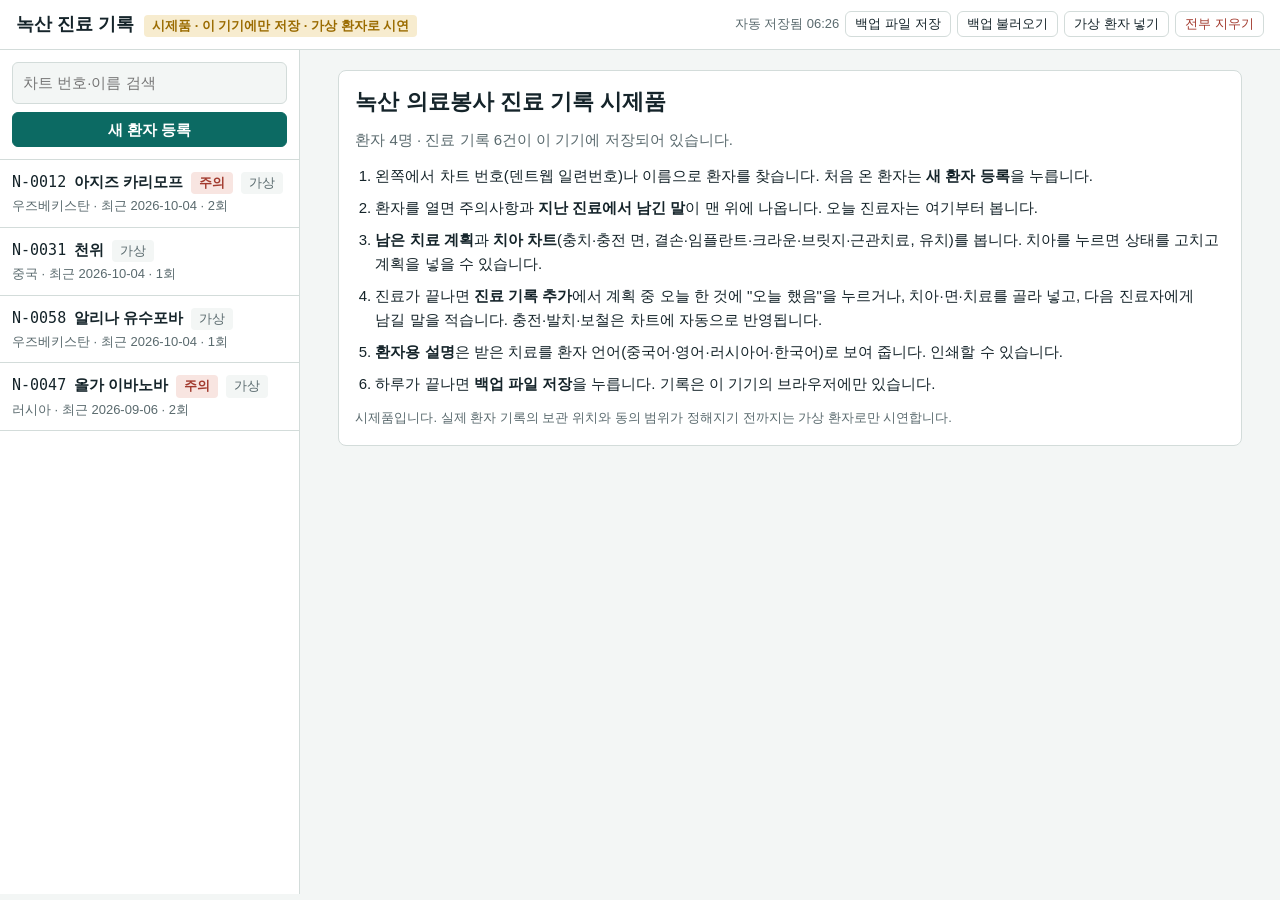
==== commit 15ec77da: "[클로드] 녹산 앱 치과 차트(치면·치아 상태·유치·치료 계획) 및 입력 버그 수정 Co-Authored-By: Claude Opus 5.5 <noreply@anthropic.co" ====
--- a/noksan/index.html
+++ b/noksan/index.html
@@ -11,7 +11,8 @@
 :root {
   --bg: #F3F6F5; --surface: #FFFFFF; --fg: #15242A; --muted: #5A6A6E; --line: #D3DCDA;
   --accent: #0C6A63; --accent-soft: #E0EFEB; --on-accent: #FFFFFF;
-  --danger: #A23A2E; --danger-soft: #F8E5E1; --warn: #7A5600; --warn-soft: #F7ECCF;
+  --danger: #A23A2E; --danger-soft: #F8E5E1; --warn: #9A6B00; --warn-soft: #F7ECCF;
+  --fill: #2F6FB0; --fill-soft: #E2ECF7;
   --sans: 'Apple SD Gothic Neo', 'Malgun Gothic', 'Noto Sans KR', 'Segoe UI', sans-serif;
   --mono: ui-monospace, Menlo, Consolas, monospace;
 }
@@ -20,6 +21,7 @@
     --bg: #0F181B; --surface: #172428; --fg: #E4EDEB; --muted: #9AAEAD; --line: #2C3E43;
     --accent: #5CC4B6; --accent-soft: #163631; --on-accent: #0F181B;
     --danger: #F0A396; --danger-soft: #3C2220; --warn: #E5C46B; --warn-soft: #393013;
+    --fill: #86B6E8; --fill-soft: #1B2C3F;
     color-scheme: dark;
   }
 }
@@ -88,13 +90,32 @@
 .two { display: grid; grid-template-columns: minmax(0, 1.2fr) minmax(0, 1fr); gap: 16px; }
 
 .teeth { display: grid; gap: 6px; overflow-x: auto; padding-bottom: 4px; }
-.trow { display: flex; gap: 3px; align-items: center; }
-.trow .mid { width: 10px; align-self: stretch; border-left: 2px solid var(--line); margin-left: 6px; }
-.tooth { width: 34px; height: 34px; flex: 0 0 auto; border: 1px solid var(--line); border-radius: 5px; background: var(--surface); font-family: var(--mono); font-size: 13px; padding: 0; }
-.tooth.has { background: var(--accent-soft); border-color: var(--accent); color: var(--accent); font-weight: 700; }
-.tooth.sel { background: var(--accent); border-color: var(--accent); color: var(--on-accent); font-weight: 700; }
-.tooth.focus { outline: 2px solid var(--fg); outline-offset: 1px; }
-.orient { display: flex; justify-content: space-between; font-size: 12px; color: var(--muted); max-width: 590px; }
+.trow { display: flex; gap: 3px; align-items: stretch; }
+.trow .mid { width: 10px; border-left: 2px solid var(--line); margin-left: 6px; }
+/* 치아 한 칸: 번호 / 5면 그림 / 상태 기호 */
+.tc { width: 44px; flex: 0 0 auto; border: 1px solid var(--line); border-radius: 6px; background: var(--surface); padding: 3px 2px 2px; display: grid; justify-items: center; gap: 1px; }
+.tc .tnum { font-family: var(--mono); font-size: 12px; line-height: 1.2; }
+.tc svg { width: 32px; height: 32px; display: block; }
+.tc .tbadge { font-family: var(--mono); font-size: 11px; font-weight: 700; color: var(--accent); line-height: 1.2; min-height: 13px; }
+.tc.has .tnum { text-decoration: underline; font-weight: 700; }
+.tc.plan { border: 2px dashed var(--warn); }
+.tc.sel { background: var(--accent-soft); border: 2px solid var(--accent); }
+.tc.focus { outline: 3px solid var(--fg); outline-offset: 1px; }
+.sf { fill: var(--surface); stroke: var(--muted); stroke-width: 1; }
+.sf.caries { fill: var(--danger); }
+.sf.filling { fill: var(--fill); }
+.sf.temp { fill: var(--warn); }
+svg .crown { fill: none; stroke: var(--fg); stroke-width: 2; }
+svg .x { stroke: var(--fg); stroke-width: 3; }
+.legend { display: flex; flex-wrap: wrap; gap: 4px 14px; }
+.lg { display: inline-block; width: 12px; height: 12px; border-radius: 2px; margin-right: 4px; vertical-align: -1px; }
+.lg.caries { background: var(--danger); } .lg.filling { background: var(--fill); } .lg.temp { background: var(--warn); } .lg.plan { border: 2px dashed var(--warn); }
+.surfs { display: flex; flex-wrap: wrap; gap: 6px; }
+.surfbtn { border: 1px solid var(--line); border-radius: 6px; background: var(--surface); padding: 4px 10px; }
+.surfbtn.caries { background: var(--danger-soft); color: var(--danger); border-color: var(--danger); font-weight: 600; }
+.surfbtn.filling { background: var(--fill-soft); color: var(--fill); border-color: var(--fill); font-weight: 600; }
+.surfbtn.temp { background: var(--warn-soft); color: var(--warn); border-color: var(--warn); font-weight: 600; }
+.orient { display: flex; justify-content: space-between; font-size: 12px; color: var(--muted); max-width: 790px; }
 
 .visits { display: grid; gap: 12px; }
 .visit { display: grid; gap: 8px; }
@@ -2561,8 +2582,15 @@
     ['첫째 큰어금니', 'first molar', '第一磨牙', 'первый моляр'],
     ['둘째 큰어금니', 'second molar', '第二磨牙', 'второй моляр'],
     ['사랑니', 'wisdom tooth', '智齿', 'зуб мудрости']];
+  var PTYPE = [null,
+    ['유중절치', 'primary central incisor', '乳中切牙', 'молочный центральный резец'],
+    ['유측절치', 'primary lateral incisor', '乳侧切牙', 'молочный боковой резец'],
+    ['유견치', 'primary canine', '乳尖牙', 'молочный клык'],
+    ['제1유구치', 'primary first molar', '第一乳磨牙', 'первый молочный моляр'],
+    ['제2유구치', 'primary second molar', '第二乳磨牙', 'второй молочный моляр']];
   function toothName(n, lang) {
-    var i = LANG_IDX[lang] || 0, q = QUAD[Math.floor(n / 10)], t = TTYPE[n % 10];
+    var i = LANG_IDX[lang] || 0, qn = Math.floor(n / 10), prim = qn >= 5 && qn <= 8;
+    var q = QUAD[prim ? qn - 4 : qn], t = prim ? PTYPE[n % 10] : TTYPE[n % 10];
     if (!q || !t) return '#' + n;
     if (lang === 'zh') return q[i] + t[i];
     if (lang === 'ru') return t[i] + ', ' + q[i];
@@ -2791,6 +2819,9 @@
     return [
       { id: uid(), sample: true, chartNo: 'N-0012', name: '아지즈 카리모프', nameAlt: 'Aziz Karimov', birthYear: '1979', sex: '남', nationality: '우즈베키스탄', lang: 'ru',
         alerts: ['penicillin', 'antiplatelet', 'htn'], noneConfirmed: false, alertNote: '아스피린 100mg 매일 복용(본인 진술)', memo: '',
+        chart: { '18': { st: ['missing'], s: {}, note: '' }, '28': { st: ['missing'], s: {}, note: '' }, '36': { st: [], s: { O: 'temp', D: 'caries' }, note: '근관치료 중' }, '46': { st: ['rct', 'crown'], s: {}, note: '본국에서 치료, 시기 모름' } },
+        plan: [{ id: uid(), code: 'endo', teeth: [36], surf: '', note: '근관 충전 (2~3회차)', addedAt: '2026-10-04', done: null },
+          { id: uid(), code: 'prosth', teeth: [36], surf: '', note: '근관치료 끝나면 크라운 상담', addedAt: '2026-10-04', done: null }],
         visits: [
           { id: uid(), date: '2026-09-06', provider: '치과의사 A (가상)', recorder: '봉사자 B (가상)', complaint: '왼쪽 아래 어금니가 밤에 아픔',
             items: [{ code: 'xray', teeth: [36], note: '' }, { code: 'temp', teeth: [36], note: '깊은 우식, 치수 노출 의심' }, { code: 'rx', teeth: [], note: '진통제 3일분' }],
@@ -2801,13 +2832,17 @@
         ] },
       { id: uid(), sample: true, chartNo: 'N-0031', name: '천위', nameAlt: '陈雨 / Chen Yu', birthYear: '1994', sex: '여', nationality: '중국', lang: 'zh',
         alerts: [], noneConfirmed: true, alertNote: '', memo: '',
+        chart: { '16': { st: [], s: { O: 'filling' }, note: '' }, '26': { st: [], s: { O: 'caries' }, note: '초기 우식 의심' }, '38': { st: ['missing'], s: {}, note: '' }, '48': { st: ['missing'], s: {}, note: '' } },
+        plan: [{ id: uid(), code: 'resin', teeth: [26], surf: 'O', note: '다음 검진 때 확인 후', addedAt: '2026-10-04', done: null }],
         visits: [
           { id: uid(), date: '2026-10-04', provider: '치과의사 A (가상)', recorder: '봉사자 D (가상)', complaint: '정기 검진, 오른쪽 위가 가끔 시림',
-            items: [{ code: 'exam', teeth: [], note: '' }, { code: 'scaling', teeth: [], note: '' }, { code: 'resin', teeth: [16], note: '교합면 작은 우식' }, { code: 'edu', teeth: [], note: '치간칫솔 안내' }],
+            items: [{ code: 'exam', teeth: [], note: '' }, { code: 'scaling', teeth: [], note: '' }, { code: 'resin', teeth: [16], surf: 'O', note: '작은 우식' }, { code: 'edu', teeth: [], note: '치간칫솔 안내' }],
             comment: '전반적으로 양호.', nextPlan: '6개월 뒤 검진. #26도 초기 우식 의심, 다음에 확인.' }
         ] },
       { id: uid(), sample: true, chartNo: 'N-0047', name: '올가 이바노바', nameAlt: 'Ольга Иванова / Olga Ivanova', birthYear: '1961', sex: '여', nationality: '러시아', lang: 'ru',
         alerts: ['anticoag', 'heart'], noneConfirmed: false, alertNote: '와파린 복용, 발치 전 INR 확인 필요', memo: '하악 부분 틀니 사용',
+        chart: { '36': { st: ['missing'], s: {}, note: '' }, '37': { st: ['missing'], s: {}, note: '' }, '44': { st: ['missing'], s: {}, note: '' }, '46': { st: ['missing'], s: {}, note: '' }, '47': { st: ['missing'], s: {}, note: '' }, '45': { st: ['crown'], s: {}, note: '틀니 지대치' } },
+        plan: [{ id: uid(), code: 'denture', teeth: [44], surf: '', note: '하악 부분 틀니에 #44 추가', addedAt: '2026-09-06', done: null }],
         visits: [
           { id: uid(), date: '2026-08-02', provider: '치과의사 C (가상)', recorder: '봉사자 B (가상)', complaint: '아래 틀니가 잇몸을 누름',
             items: [{ code: 'denture', teeth: [], note: '하악 부분 틀니 내면 조정' }],
@@ -2815,6 +2850,16 @@
           { id: uid(), date: '2026-09-06', provider: '치과의사 A (가상)', recorder: '봉사자 D (가상)', complaint: '흔들리는 이 빼기',
             items: [{ code: 'extraction', teeth: [44], note: 'INR 2.3 확인(본인 지참 결과지). 지혈제 사용' }],
             comment: '지혈 양호. 귀가 후 출혈 시 연락 안내.', nextPlan: '#44 발치 부위 치유 확인. 하악 틀니에 #44 추가 필요.' }
+        ] },
+      { id: uid(), sample: true, chartNo: 'N-0058', name: '알리나 유수포바', nameAlt: 'Алина Юсупова / Alina Yusupova', birthYear: '2019', sex: '여', nationality: '우즈베키스탄', lang: 'ru',
+        alerts: [], noneConfirmed: true, alertNote: '', memo: '보호자(어머니)와 함께 옴',
+        chart: { '54': { st: [], s: { O: 'caries' }, note: '' }, '64': { st: [], s: { O: 'filling' }, note: '' }, '75': { st: [], s: { O: 'caries', D: 'caries' }, note: '깊음, 치수 노출 가능성' } },
+        plan: [{ id: uid(), code: 'resin', teeth: [54], surf: 'O', note: '', addedAt: '2026-10-04', done: null },
+          { id: uid(), code: 'other', teeth: [75], surf: 'OD', note: '치수절단술 고려, 협조도 확인', addedAt: '2026-10-04', done: null }],
+        visits: [
+          { id: uid(), date: '2026-10-04', provider: '치과의사 C (가상)', recorder: '봉사자 D (가상)', complaint: '단 것 먹으면 아래 왼쪽 이가 아프다고 함',
+            items: [{ code: 'exam', teeth: [], note: '' }, { code: 'fluoride', teeth: [], note: '' }, { code: 'resin', teeth: [64], surf: 'O', note: '' }],
+            comment: '협조 좋음. 어머니에게 칫솔질 안내.', nextPlan: '#54 레진, #75 치수절단술 여부 판단.' }
         ] }
     ];
   }
@@ -2837,17 +2882,30 @@
     renderStatus();
   }
 
+  // 예전 백업이나 이전 버전 기록에 차트·계획 칸이 없으면 채운다
+  function normalize(d) {
+    d.patients.forEach(function (p) {
+      if (!p.chart || typeof p.chart !== 'object') p.chart = {};
+      if (!Array.isArray(p.plan)) p.plan = [];
+      p.visits.forEach(function (v) { (v.items || []).forEach(function (it) { if (!it.surf) it.surf = ''; if (!Array.isArray(it.teeth)) it.teeth = []; }); });
+    });
+    return d;
+  }
+
   db = load();
   if (!db) { db = { version: 1, patients: samples() }; save(); }
+  normalize(db);
 
   /* ---------- 화면 상태 ---------- */
-  var st = { sel: null, view: 'home', q: '', draft: null, toothFocus: null, exLang: null, exVisit: null, confirm: null, flash: null, teethSel: [], itemCode: 'exam', itemNote: '' };
+  var st = { sel: null, view: 'home', q: '', draft: null, toothFocus: null, exLang: null, exVisit: null, confirm: null, flash: null,
+    teethSel: [], itemCode: null, itemNote: '', surfSel: [], dent: 'perm', pCode: null, pSurf: [], pNote: '' };
 
   function patient(id) { for (var i = 0; i < db.patients.length; i++) if (db.patients[i].id === id) return db.patients[i]; return null; }
   function sortedVisits(p) { return p.visits.slice().sort(function (a, b) { return a.date < b.date ? 1 : a.date > b.date ? -1 : 0; }); }
   function lastVisit(p) { var v = sortedVisits(p); return v.length ? v[0] : null; }
   function hasRisk(p) { return p.alerts.some(function (c) { return AL[c] && AL[c].risk; }); }
   function teethLabel(t) { return t && t.length ? t.map(function (n) { return '#' + n; }).join(' ') : '입 전체'; }
+  function itemLabel(it) { return teethLabel(it.teeth) + (it.surf ? ' ' + it.surf : ''); }
   function trName(code, lang) { var t = TR[code]; return t ? t.names[LANG_IDX[lang] || 0] : code; }
 
   function renderStatus() {
@@ -2879,19 +2937,157 @@
     $('plist').innerHTML = html || '<li class="empty-list">' + (q ? '"' + esc(st.q) + '"에 맞는 환자가 없습니다. 새 환자로 등록하세요.' : '등록된 환자가 없습니다.') + '</li>';
   }
 
-  function teethGrid(selected, has, focus) {
-    var rows = [[18, 17, 16, 15, 14, 13, 12, 11, 0, 21, 22, 23, 24, 25, 26, 27, 28], [48, 47, 46, 45, 44, 43, 42, 41, 0, 31, 32, 33, 34, 35, 36, 37, 38]];
-    var html = '<div class="teeth" role="group" aria-label="치아 선택 (FDI 번호)">';
+  /* ---------- 치아 차트 ----------
+     치면: M 근심, D 원심, B 협측, L 설측(구개측), O 교합면(앞니는 I 절단면).
+     그림은 환자를 마주 본 방향: 위턱은 바깥(협측)이 위, 아래턱은 바깥이 아래, 근심은 가운데선 쪽. */
+  var SURF_ORDER = ['M', 'O', 'D', 'B', 'L'];
+  var SURF_NAME = { M: '근심면', D: '원심면', B: '협측면', L: '설측면', O: '교합면' };
+  var SURF_STATE = [['', '이상 없음'], ['caries', '충치'], ['filling', '충전'], ['temp', '임시 충전']];
+  var STATUS = [['missing', '결손', '×'], ['implant', '임플란트', 'I'], ['crown', '크라운', 'C'], ['bridge', '브릿지', 'B'], ['rct', '근관치료 완료', 'R']];
+  var PERM_ROWS = [[18, 17, 16, 15, 14, 13, 12, 11, 0, 21, 22, 23, 24, 25, 26, 27, 28], [48, 47, 46, 45, 44, 43, 42, 41, 0, 31, 32, 33, 34, 35, 36, 37, 38]];
+  var PRIM_ROWS = [[55, 54, 53, 52, 51, 0, 61, 62, 63, 64, 65], [85, 84, 83, 82, 81, 0, 71, 72, 73, 74, 75]];
+
+  function isAnterior(n) { return n % 10 <= 3; }
+  function surfPos(n) {
+    var q = Math.floor(n / 10), upper = [1, 2, 5, 6].indexOf(q) >= 0, right = [1, 4, 5, 8].indexOf(q) >= 0;
+    return { top: upper ? 'B' : 'L', bottom: upper ? 'L' : 'B', left: right ? 'D' : 'M', right: right ? 'M' : 'D' };
+  }
+  function surfName(n, c) { return c === 'O' && isAnterior(n) ? '절단면' : SURF_NAME[c]; }
+  function sortSurf(arr) { return SURF_ORDER.filter(function (c) { return arr.indexOf(c) >= 0; }).join(''); }
+  function entry(p, n) { return (p && p.chart && p.chart[n]) || null; }
+  function ensureEntry(p, n) {
+    var e = p.chart[n] || (p.chart[n] = { st: [], s: {}, note: '' });
+    if (!Array.isArray(e.st)) e.st = [];
+    if (!e.s) e.s = {};
+    return e;
+  }
+  function hasPrimary(p) {
+    if (Object.keys(p.chart || {}).some(function (k) { return +k >= 51; })) return true;
+    return p.visits.some(function (v) { return v.items.some(function (it) { return it.teeth.some(function (n) { return n >= 51; }); }); });
+  }
+  function toothSvg(p, n) {
+    var e = entry(p, n) || {}, s = e.s || {}, sts = e.st || [], pos = surfPos(n);
+    function poly(code, pts) { return '<polygon points="' + pts + '" class="sf' + (s[code] ? ' ' + s[code] : '') + '"/>'; }
+    var h = '<svg viewBox="0 0 40 40" aria-hidden="true">' +
+      poly(pos.top, '0,0 40,0 28,12 12,12') + poly(pos.right, '40,0 40,40 28,28 28,12') +
+      poly(pos.bottom, '0,40 12,28 28,28 40,40') + poly(pos.left, '0,0 12,12 12,28 0,40') + poly('O', '12,12 28,12 28,28 12,28');
+    if (sts.indexOf('crown') >= 0) h += '<circle cx="20" cy="20" r="18.5" class="crown"/>';
+    if (sts.indexOf('missing') >= 0) h += '<line x1="3" y1="3" x2="37" y2="37" class="x"/><line x1="37" y1="3" x2="3" y2="37" class="x"/>';
+    return h + '</svg>';
+  }
+  function toothBadges(p, n) {
+    var e = entry(p, n);
+    if (!e || !e.st) return '';
+    return STATUS.filter(function (x) { return x[0] !== 'missing' && e.st.indexOf(x[0]) >= 0; }).map(function (x) { return x[2]; }).join('');
+  }
+  function planTeeth(p) {
+    var m = {};
+    ((p && p.plan) || []).forEach(function (pl) { if (!pl.done) pl.teeth.forEach(function (n) { m[n] = true; }); });
+    return m;
+  }
+  function toothSummary(p, n) {
+    var e = entry(p, n), parts = [];
+    if (e) {
+      STATUS.forEach(function (x) { if (e.st.indexOf(x[0]) >= 0) parts.push(x[1]); });
+      SURF_ORDER.forEach(function (c) { if (e.s[c]) parts.push(c + ' ' + SURF_STATE.filter(function (x) { return x[0] === e.s[c]; })[0][1]); });
+      if (e.note) parts.push(e.note);
+    }
+    return parts.join(', ');
+  }
+
+  // opts: { p, selected, has, focus, dent }
+  function teethGrid(opts) {
+    var rows = opts.dent === 'prim' ? PRIM_ROWS : PERM_ROWS, sel = opts.selected || [], has = opts.has || {}, plan = planTeeth(opts.p);
+    var html = '<div class="teeth" role="group" aria-label="치아 차트 (FDI 번호)">';
     rows.forEach(function (r) {
       html += '<div class="trow">';
       r.forEach(function (n) {
         if (!n) { html += '<span class="mid" aria-hidden="true"></span>'; return; }
-        var cls = 'tooth' + (selected.indexOf(n) >= 0 ? ' sel' : '') + (has && has[n] ? ' has' : '') + (focus === n ? ' focus' : '');
-        html += '<button type="button" class="' + cls + '" data-act="tooth" data-n="' + n + '" title="#' + n + ' ' + toothName(n, 'ko') + '">' + n + '</button>';
+        var on = sel.indexOf(n) >= 0;
+        var cls = 'tc' + (on ? ' sel' : '') + (has[n] ? ' has' : '') + (opts.focus === n ? ' focus' : '') + (plan[n] ? ' plan' : '');
+        var sum = toothSummary(opts.p, n);
+        html += '<button type="button" class="' + cls + '" data-act="tooth" data-n="' + n + '" aria-pressed="' + (on || opts.focus === n) + '" title="' +
+          esc('#' + n + ' ' + toothName(n, 'ko') + (sum ? ' · ' + sum : '') + (plan[n] ? ' · 치료 계획 있음' : '')) + '">' +
+          '<span class="tnum">' + n + '</span>' + toothSvg(opts.p, n) + '<span class="tbadge">' + (toothBadges(opts.p, n) || '&nbsp;') + '</span></button>';
       });
       html += '</div>';
     });
     return html + '<div class="orient"><span>← 환자의 오른쪽</span><span>환자의 왼쪽 →</span></div></div>';
+  }
+  function dentToggle() {
+    return '<div class="chips" role="group" aria-label="치열">' + [['perm', '영구치'], ['prim', '유치']].map(function (d) {
+      return '<button type="button" class="toggle" data-act="dent" data-d="' + d[0] + '" aria-pressed="' + (st.dent === d[0]) + '">' + d[1] + '</button>';
+    }).join('') + '</div>';
+  }
+  function legend() {
+    return '<div class="legend small muted"><span><i class="lg caries"></i>충치</span><span><i class="lg filling"></i>충전</span><span><i class="lg temp"></i>임시 충전</span>' +
+      '<span><b>×</b> 결손</span><span><b>I</b> 임플란트</span><span><b>C</b> 크라운(원)</span><span><b>B</b> 브릿지</span><span><b>R</b> 근관치료 완료</span>' +
+      '<span><i class="lg plan"></i>치료 계획 있음</span><span><u>번호 밑줄</u> 진료 기록 있음</span></div>';
+  }
+
+  function planRow(pl, inForm, added) {
+    var h = '<div class="item"><span class="chip warn">계획</span><b>' + esc(itemLabel(pl) + ' ' + trName(pl.code, 'ko')) + '</b>' +
+      '<span class="grow small muted">' + esc([pl.note, pl.addedAt ? pl.addedAt + ' 계획' : ''].filter(Boolean).join(' · ')) + '</span>';
+    if (inForm) {
+      h += added ? '<span class="chip">오늘 기록에 넣음</span>' : '<button type="button" class="btn sm" data-act="plan-today" data-id="' + pl.id + '">오늘 했음</button>';
+    } else {
+      h += '<button type="button" class="btn sm" data-act="plan-do" data-id="' + pl.id + '">오늘 진료로 기록</button>' +
+        '<button type="button" class="btn sm danger" data-act="ask-del-plan" data-id="' + pl.id + '">삭제</button>';
+    }
+    return h + '</div>';
+  }
+  function openPlans(p) { return p.plan.filter(function (x) { return !x.done; }); }
+  function planCard(p) {
+    var open = openPlans(p), done = p.plan.length - open.length;
+    return '<section class="card"><h3>남은 치료 계획 (' + open.length + '건)</h3>' +
+      (open.length ? '<div class="items">' + open.map(function (pl) { return planRow(pl, false); }).join('') + '</div>'
+        : '<p class="small muted">남은 계획이 없습니다. 아래 치아 차트에서 치아를 눌러 계획을 넣을 수 있습니다.</p>') +
+      (done ? '<p class="small muted">완료한 계획 ' + done + '건</p>' : '') + '</section>';
+  }
+
+  function toothPanel(p, visits) {
+    var n = st.toothFocus, e = entry(p, n) || { st: [], s: {}, note: '' };
+    var h = '<section class="card"><div class="visit-head"><h3>#' + n + ' ' + esc(toothName(n, 'ko')) + '</h3><button type="button" class="btn sm" data-act="tooth-close">닫기</button></div>';
+    h += '<div class="field"><span class="lbl">치아 상태 · 바뀌면 바로 저장됩니다</span><div class="chips">' + STATUS.map(function (x) {
+      return '<button type="button" class="toggle" data-act="tstatus" data-code="' + x[0] + '" aria-pressed="' + (e.st.indexOf(x[0]) >= 0) + '">' + x[1] + '</button>';
+    }).join('') + '</div></div>';
+    h += '<div class="field"><span class="lbl">치면 · 누를 때마다 이상 없음 → 충치 → 충전 → 임시 충전</span><div class="surfs">' + SURF_ORDER.map(function (c) {
+      var v = e.s[c] || '';
+      var lab = SURF_STATE.filter(function (x) { return x[0] === v; })[0][1];
+      return '<button type="button" class="surfbtn ' + v + '" data-act="tsurf" data-s="' + c + '">' + (c === 'O' && isAnterior(n) ? 'I' : c) + ' ' + surfName(n, c) + ' · ' + lab + '</button>';
+    }).join('') + '</div></div>';
+    h += '<div class="field"><label for="toothNote">이 치아 메모</label><input id="toothNote" value="' + esc(e.note || '') + '" placeholder="예: 동요도 2도, 본국에서 치료(시기 모름)"></div>';
+    var plans = openPlans(p).filter(function (pl) { return pl.teeth.indexOf(n) >= 0; });
+    h += '<div class="field"><span class="lbl">이 치아의 치료 계획</span>' + (plans.length ? '<div class="items">' + plans.map(function (pl) { return planRow(pl, false); }).join('') + '</div>' : '<span class="small muted">없음</span>') + '</div>';
+    h += '<div class="adder"><span class="small"><b>계획 넣기</b> · 다음에 할 치료를 고르고, 필요하면 면을 누르세요.</span><div class="chips">' + TREAT.map(function (t) {
+      return '<button type="button" class="toggle" data-act="pick-ptreat" data-code="' + t[0] + '" aria-pressed="' + (st.pCode === t[0]) + '">' + esc(t[1]) + '</button>';
+    }).join('') + '</div><div class="chips">' + SURF_ORDER.map(function (c) {
+      return '<button type="button" class="toggle" data-act="psurf" data-s="' + c + '" aria-pressed="' + (st.pSurf.indexOf(c) >= 0) + '">' + c + ' ' + surfName(n, c) + '</button>';
+    }).join('') + '</div><div class="field"><label for="pNote">메모 (선택)</label><input id="pNote" value="' + esc(st.pNote) + '" placeholder="예: 협조도 보고 결정"></div>' +
+      '<div><button type="button" class="btn" data-act="add-plan"' + (st.pCode ? '' : ' disabled') + '>' + (st.pCode ? '계획에 넣기: #' + n + (st.pSurf.length ? ' ' + sortSurf(st.pSurf) : '') + ' ' + esc(trName(st.pCode, 'ko')) : '치료를 먼저 고르세요') + '</button></div></div>';
+    // 이 치아 이력 (신경치료는 회차 표시)
+    var rows = [], endo = 0;
+    visits.slice().reverse().forEach(function (v) {
+      v.items.forEach(function (it) {
+        if (it.teeth.indexOf(n) < 0) return;
+        var extra = '';
+        if (it.code === 'endo') { endo++; extra = ' ' + endo + '회차'; }
+        rows.push('<li><span class="mono">' + esc(v.date) + '</span> ' + esc(trName(it.code, 'ko') + (it.surf ? ' ' + it.surf : '') + extra) + (it.note ? ' · ' + esc(it.note) : '') + (v.provider ? ' <span class="muted">(' + esc(v.provider) + ')</span>' : '') + '</li>');
+      });
+    });
+    rows.reverse();
+    h += '<div class="field"><span class="lbl">이 치아 진료 이력</span>' + (rows.length ? '<ul class="guide">' + rows.join('') + '</ul>' : '<span class="small muted">기록 없음</span>') + '</div></section>';
+    return h;
+  }
+
+  function applyItemToChart(p, it) {
+    var fill = { resin: 'filling', temp: 'temp' };
+    it.teeth.forEach(function (n) {
+      var e = ensureEntry(p, n);
+      if (fill[it.code] && it.surf) it.surf.split('').forEach(function (c) { e.s[c] = fill[it.code]; });
+      if (it.code === 'extraction') { if (e.st.indexOf('missing') < 0) e.st.push('missing'); e.s = {}; }
+      if (it.code === 'prosth' && e.st.indexOf('crown') < 0 && e.st.indexOf('missing') < 0) e.st.push('crown');
+    });
   }
 
   function flashHtml() {
@@ -2930,7 +3126,8 @@
       '<ol class="guide">' +
       '<li>왼쪽에서 차트 번호(덴트웹 일련번호)나 이름으로 환자를 찾습니다. 처음 온 환자는 <b>새 환자 등록</b>을 누릅니다.</li>' +
       '<li>환자를 열면 주의사항과 <b>지난 진료에서 남긴 말</b>이 맨 위에 나옵니다. 오늘 진료자는 여기부터 봅니다.</li>' +
-      '<li>진료가 끝나면 <b>진료 기록 추가</b>에서 치아를 누르고 치료를 골라 항목을 넣고, 다음 진료자에게 남길 말을 적습니다.</li>' +
+      '<li><b>남은 치료 계획</b>과 <b>치아 차트</b>(충치·충전 면, 결손·임플란트·크라운·브릿지·근관치료, 유치)를 봅니다. 치아를 누르면 상태를 고치고 계획을 넣을 수 있습니다.</li>' +
+      '<li>진료가 끝나면 <b>진료 기록 추가</b>에서 계획 중 오늘 한 것에 "오늘 했음"을 누르거나, 치아·면·치료를 골라 넣고, 다음 진료자에게 남길 말을 적습니다. 충전·발치·보철은 차트에 자동으로 반영됩니다.</li>' +
       '<li><b>환자용 설명</b>은 받은 치료를 환자 언어(중국어·영어·러시아어·한국어)로 보여 줍니다. 인쇄할 수 있습니다.</li>' +
       '<li>하루가 끝나면 <b>백업 파일 저장</b>을 누릅니다. 기록은 이 기기의 브라우저에만 있습니다.</li>' +
       '</ol>' +
@@ -2955,15 +3152,11 @@
     }
     if (p.memo) h += '<p class="muted">메모: ' + esc(p.memo) + '</p>';
 
-    var focusList = '';
-    if (st.toothFocus) {
-      var rows = [];
-      visits.forEach(function (v) { v.items.forEach(function (it) { if (it.teeth.indexOf(st.toothFocus) >= 0) rows.push('<li><span class="mono">' + esc(v.date) + '</span> ' + esc(trName(it.code, 'ko')) + (it.note ? ' · ' + esc(it.note) : '') + '</li>'); }); });
-      focusList = '<h3>#' + st.toothFocus + ' ' + esc(toothName(st.toothFocus, 'ko')) + '</h3>' + (rows.length ? '<ul class="guide">' + rows.join('') + '</ul>' : '<p class="muted">이 치아의 기록이 없습니다.</p>');
-    } else {
-      focusList = '<p class="muted">색이 칠해진 치아는 기록이 있는 치아입니다. 치아를 누르면 그 치아의 이력만 보입니다.</p>';
-    }
-    h += '<section class="card"><div class="two"><div style="min-width:0">' + teethGrid([], has, st.toothFocus) + '</div><div>' + focusList + '</div></div></section>';
+    h += planCard(p);
+    h += '<section class="card"><div class="visit-head"><h3>치아 차트</h3>' + dentToggle() + '</div>' +
+      teethGrid({ p: p, has: has, focus: st.toothFocus, dent: st.dent }) + legend() +
+      (st.toothFocus ? '' : '<p class="small muted">치아를 누르면 상태(결손·임플란트·크라운·브릿지·근관치료)와 치면(충치·충전)을 고치고, 치료 계획을 넣고, 그 치아의 이력을 볼 수 있습니다.</p>') + '</section>';
+    if (st.toothFocus) h += toothPanel(p, visits);
 
     h += '<section class="visits"><h3>진료 이력 (' + visits.length + '회)</h3>';
     if (!visits.length) h += '<p class="muted">아직 진료 기록이 없습니다. 진료가 끝나면 <b>진료 기록 추가</b>를 누르세요.</p>';
@@ -2973,9 +3166,9 @@
         '<dl class="kv">' +
         (v.complaint ? '<dt>온 이유</dt><dd>' + esc(v.complaint) + '</dd>' : '') +
         '<dt>치료</dt><dd><div class="chips">' + (v.items.length ? v.items.map(function (it) {
-          return '<span class="chip" title="' + esc(it.note) + '">' + esc(teethLabel(it.teeth) + ' ' + trName(it.code, 'ko')) + '</span>';
+          return '<span class="chip" title="' + esc(it.note) + '">' + esc(itemLabel(it) + ' ' + trName(it.code, 'ko')) + '</span>';
         }).join('') : '<span class="muted">없음</span>') + '</div>' +
-        v.items.filter(function (it) { return it.note; }).map(function (it) { return '<div class="small muted">' + esc(teethLabel(it.teeth) + ' ' + trName(it.code, 'ko') + ': ' + it.note) + '</div>'; }).join('') + '</dd>' +
+        v.items.filter(function (it) { return it.note; }).map(function (it) { return '<div class="small muted">' + esc(itemLabel(it) + ' ' + trName(it.code, 'ko') + ': ' + it.note) + '</div>'; }).join('') + '</dd>' +
         (v.comment ? '<dt>코멘트</dt><dd>' + esc(v.comment) + '</dd>' : '') +
         (v.nextPlan ? '<dt>다음 진료자에게</dt><dd><b>' + esc(v.nextPlan) + '</b></dd>' : '') +
         '</dl><div class="actions"><button class="btn sm" data-act="edit-visit" data-id="' + v.id + '">수정</button>' +
@@ -3027,17 +3220,38 @@
       '<div class="row">' + field('진료일', 'date', d.date, { type: 'date', req: 1 }) + field('진료 의료진', 'provider', d.provider, { ph: '예: 치과의사 김OO' }) +
       field('기록 봉사자', 'recorder', d.recorder) + '</div>' +
       field('오늘 온 이유', 'complaint', d.complaint, { ph: '예: 왼쪽 아래 어금니 통증' });
-    h += '<div class="field"><span class="lbl">치료 항목</span><div class="items">' + (d.items.length ? d.items.map(function (it, i) {
-      return '<div class="item"><span class="chip">' + esc(teethLabel(it.teeth)) + '</span><b>' + esc(trName(it.code, 'ko')) + '</b>' +
+    var open = openPlans(p);
+    if (open.length) {
+      var usedPlan = {};
+      d.items.forEach(function (it) { if (it.planId) usedPlan[it.planId] = true; });
+      h += '<div class="field"><span class="lbl">남은 치료 계획 · 오늘 한 것은 "오늘 했음"을 누르세요</span><div class="items">' +
+        open.map(function (pl) { return planRow(pl, true, usedPlan[pl.id]); }).join('') + '</div></div>';
+    }
+    h += '<div class="field"><span class="lbl">오늘 한 치료</span><div class="items">' + (d.items.length ? d.items.map(function (it, i) {
+      return '<div class="item"><span class="chip">' + esc(itemLabel(it)) + '</span><b>' + esc(trName(it.code, 'ko')) + '</b>' + (it.planId ? '<span class="chip warn">계획에서</span>' : '') +
         '<span class="grow small muted">' + esc(it.note) + '</span><button type="button" class="btn sm danger" data-act="del-item" data-i="' + i + '">빼기</button></div>';
-    }).join('') : '<p class="small muted">아직 넣은 항목이 없습니다. 아래에서 치아와 치료를 고르고 항목 넣기를 누르세요.</p>') + '</div></div>';
-    h += '<div class="adder no-print"><span class="small"><b>1.</b> 치아를 누르세요. 입 전체 치료(검진·스케일링 등)는 치아를 고르지 않습니다.</span>' +
-      teethGrid(st.teethSel, null, null) +
+    }).join('') : '<p class="small muted">아직 넣은 치료가 없습니다. 위의 계획에서 고르거나, 아래에서 치아와 치료를 골라 넣으세요.</p>') + '</div></div>';
+    if (d.newPlans.length) {
+      h += '<div class="field"><span class="lbl">이번에 새로 넣는 치료 계획</span><div class="items">' + d.newPlans.map(function (pl, i) {
+        return '<div class="item"><span class="chip warn">계획</span><b>' + esc(itemLabel(pl) + ' ' + trName(pl.code, 'ko')) + '</b><span class="grow small muted">' + esc(pl.note) + '</span>' +
+          '<button type="button" class="btn sm danger" data-act="del-newplan" data-i="' + i + '">빼기</button></div>';
+      }).join('') + '</div></div>';
+    }
+    var one = st.teethSel.length === 1 ? st.teethSel[0] : null;
+    var pick = itemLabel({ teeth: st.teethSel.slice().sort(function (a, b) { return a - b; }), surf: one ? sortSurf(st.surfSel) : '' });
+    h += '<div class="adder no-print"><div class="visit-head"><span class="small"><b>1.</b> 치아를 누르세요. 입 전체 치료(검진·스케일링 등)는 고르지 않습니다.</span>' + dentToggle() + '</div>' +
+      teethGrid({ p: p, selected: st.teethSel, dent: st.dent }) +
+      (one ? '<span class="small"><b>치면</b> (#' + one + ', 충전 등 면이 있는 치료일 때)</span><div class="chips">' + SURF_ORDER.map(function (c) {
+        return '<button type="button" class="toggle" data-act="isurf" data-s="' + c + '" aria-pressed="' + (st.surfSel.indexOf(c) >= 0) + '">' + (c === 'O' && isAnterior(one) ? 'I' : c) + ' ' + surfName(one, c) + '</button>';
+      }).join('') + '</div>' : '') +
       '<span class="small"><b>2.</b> 치료를 고르세요.</span><div class="chips">' + TREAT.map(function (t) {
         return '<button type="button" class="toggle" data-act="pick-treat" data-code="' + t[0] + '" aria-pressed="' + (st.itemCode === t[0]) + '">' + esc(t[1]) + '</button>';
       }).join('') + '</div>' +
-      '<div class="field"><label for="itemNote">세부 내용 (선택)</label><input id="itemNote" value="' + esc(st.itemNote) + '" placeholder="예: 근관 형성 1회차, MO 레진"></div>' +
-      '<div><button type="button" class="btn" data-act="add-item">항목 넣기: ' + esc(teethLabel(st.teethSel) + ' ' + trName(st.itemCode, 'ko')) + '</button></div></div>';
+      '<div class="field"><label for="itemNote">세부 내용 (선택)</label><input id="itemNote" value="' + esc(st.itemNote) + '" placeholder="예: 근관 형성 1회차"></div>' +
+      '<div class="actions"><button type="button" class="btn" data-act="add-item"' + (st.itemCode ? '' : ' disabled') + '>' +
+      (st.itemCode ? '오늘 한 치료로 넣기: ' + esc(pick + ' ' + trName(st.itemCode, 'ko')) : '치료를 먼저 고르세요') + '</button>' +
+      '<button type="button" class="btn" data-act="add-plan-form"' + (st.itemCode ? '' : ' disabled') + '>나중에 할 계획으로 넣기</button>' +
+      (st.itemCode || st.teethSel.length ? '<button type="button" class="btn sm" data-act="clear-pick">선택 지우기</button>' : '') + '</div></div>';
     h += field('진료 코멘트', 'comment', d.comment, { textarea: 1 }) +
       field('다음 진료자에게 남길 말', 'nextPlan', d.nextPlan, { textarea: 1, ph: '예: #36 근관 충전 예정. 아스피린 복용 중, 출혈 주의' });
     h += '<div class="actions"><button class="btn primary" data-act="save-visit">저장</button><button class="btn" data-act="cancel">취소</button></div></section>';
@@ -3074,7 +3288,7 @@
         var where = it.teeth.length ? it.teeth.map(function (n) { return '#' + n + ' ' + toothName(n, lang); }).join(', ') : u('whole', lang);
         return '<div class="ex-item"><b>' + esc(t.names[li]) + '</b><span>' + esc(where) + '</span>' +
           (t.ex[li] ? '<span>' + esc(t.ex[li]) + '</span>' : '') +
-          (lang !== 'ko' ? '<span class="ko">' + esc(t.names[0] + ' · ' + teethLabel(it.teeth)) + '</span>' : '') + '</div>';
+          (lang !== 'ko' ? '<span class="ko">' + esc(t.names[0] + ' · ' + itemLabel(it)) + '</span>' : '') + '</div>';
       }).join('') + '</div>' +
       '<div style="display:grid;gap:6px"><h3>' + esc(u('caution', lang)) + '</h3>' + alertsHtml + '</div>' +
       (v.nextPlan ? '<div style="display:grid;gap:6px"><h3>' + esc(u('next', lang)) + '</h3><p class="small muted">' + esc(u('raw', lang)) + '</p><div class="ex-raw" lang="ko">' + esc(v.nextPlan) + '</div></div>' : '') +
@@ -3173,9 +3387,18 @@
     if (!p) st.sel = null;
     go('patientForm');
   }
+  function clearPick() { st.teethSel = []; st.itemCode = null; st.itemNote = ''; st.surfSel = []; }
+  function openPatient(id) {
+    var p = patient(id);
+    st.sel = id; st.toothFocus = null; st.pCode = null; st.pSurf = []; st.pNote = '';
+    st.dent = p && hasPrimary(p) ? 'prim' : 'perm';
+    go('patient');
+  }
+
   function startVisitForm(v) {
     st.draft = v ? clone(v) : { date: today(), provider: '', recorder: '', complaint: '', items: [], comment: '', nextPlan: '' };
-    st.teethSel = []; st.itemCode = 'exam'; st.itemNote = '';
+    st.draft.newPlans = [];
+    clearPick();
     go('visitForm');
   }
 
@@ -3203,13 +3426,27 @@
   function saveVisit() {
     var p = patient(st.sel), d = st.draft;
     if (!d.date) { flash('진료일을 넣어 주세요.', true); render(); return; }
-    if (!d.items.length && !d.comment && !d.nextPlan) { flash('치료 항목, 코멘트, 다음 진료자에게 남길 말 중 하나는 있어야 합니다.', true); render(); return; }
+    if (st.itemCode || st.teethSel.length) {
+      flash('고른 치아·치료를 아직 넣지 않았습니다. "오늘 한 치료로 넣기"나 "나중에 할 계획으로 넣기"를 누르거나, "선택 지우기"를 누르세요.', true);
+      render(); return;
+    }
+    var newPlans = d.newPlans || [];
+    if (!d.items.length && !d.comment && !d.nextPlan && !newPlans.length) { flash('치료, 코멘트, 다음 진료자에게 남길 말, 새 계획 중 하나는 있어야 합니다.', true); render(); return; }
+    delete d.newPlans;
     if (d.id) {
       for (var i = 0; i < p.visits.length; i++) if (p.visits[i].id === d.id) p.visits[i] = d;
     } else {
       d.id = uid(); d.createdAt = new Date().toISOString();
       p.visits.push(d);
     }
+    // 오늘 한 치료를 차트에 반영하고, 계획에서 온 치료는 계획을 완료로 바꾼다
+    var used = {};
+    d.items.forEach(function (it) { if (it.planId) used[it.planId] = true; applyItemToChart(p, it); });
+    p.plan.forEach(function (pl) {
+      if (used[pl.id]) { pl.done = d.date; pl.doneVisit = d.id; }
+      else if (pl.doneVisit === d.id) { pl.done = null; pl.doneVisit = null; }
+    });
+    newPlans.forEach(function (pl) { pl.id = uid(); pl.addedAt = d.date; pl.done = null; p.plan.push(pl); });
     save();
     st.draft = null;
     flash('진료 기록을 저장했습니다.');
@@ -3252,14 +3489,27 @@
     var c = st.confirm; st.confirm = null;
     if (!c) return;
     if (c.act === 'wipe') { db = { version: 1, patients: [] }; save(); st.sel = null; flash('모든 기록을 지웠습니다.'); go('home', true); return; }
-    if (c.act === 'import') { db = pendingImport; pendingImport = null; save(); st.sel = null; flash('백업 파일을 불러왔습니다.'); go('home', true); return; }
+    if (c.act === 'import') { db = normalize(pendingImport); pendingImport = null; save(); st.sel = null; flash('백업 파일을 불러왔습니다.'); go('home', true); return; }
     if (c.act === 'del-patient') {
       db.patients = db.patients.filter(function (x) { return x.id !== st.sel; });
       save(); st.sel = null; flash('환자를 삭제했습니다.'); go('home', true); return;
     }
+    if (c.act === 'leave') {
+      st.draft = null; clearPick();
+      if (c.target === 'open') { openPatient(c.id); return; }
+      if (c.target === 'new-patient') { startPatientForm(null); return; }
+      if (c.target === 'edit-patient') { startPatientForm(patient(st.sel)); return; }
+      return;
+    }
+    if (c.act === 'del-plan') {
+      var pp0 = patient(st.sel);
+      pp0.plan = pp0.plan.filter(function (pl) { return pl.id !== c.id; });
+      save(); flash('치료 계획을 삭제했습니다.'); render(); return;
+    }
     if (c.act === 'del-visit') {
       var p = patient(st.sel);
       p.visits = p.visits.filter(function (v) { return v.id !== c.id; });
+      p.plan.forEach(function (pl) { if (pl.doneVisit === c.id) { pl.done = null; pl.doneVisit = null; } });
       save(); flash('진료 기록을 삭제했습니다.'); render(); return;
     }
   }
@@ -3269,8 +3519,56 @@
     if (!t || t.tagName === 'SELECT') return;
     var act = t.getAttribute('data-act');
     var p = st.sel ? patient(st.sel) : null;
+    var inForm = st.view === 'visitForm' || st.view === 'patientForm';
+    if (inForm && (act === 'open' || act === 'new-patient' || (act === 'edit-patient' && st.view === 'visitForm'))) {
+      st.confirm = { text: '작성 중인 내용은 저장되지 않습니다. 이동할까요?', yes: '저장하지 않고 이동', act: 'leave', target: act, id: t.getAttribute('data-id') };
+      st.flash = null; render(); window.scrollTo(0, 0); return;
+    }
     switch (act) {
-      case 'open': st.sel = t.getAttribute('data-id'); st.toothFocus = null; go('patient'); break;
+      case 'open': openPatient(t.getAttribute('data-id')); break;
+      case 'dent': st.dent = t.getAttribute('data-d'); render(); break;
+      case 'tooth-close': st.toothFocus = null; render(); break;
+      case 'tstatus': {
+        var se = ensureEntry(p, st.toothFocus), sc = t.getAttribute('data-code'), si = se.st.indexOf(sc);
+        if (si >= 0) se.st.splice(si, 1); else se.st.push(sc);
+        save(); render(); break;
+      }
+      case 'tsurf': {
+        var fe = ensureEntry(p, st.toothFocus), fs = t.getAttribute('data-s');
+        var order = SURF_STATE.map(function (x) { return x[0]; });
+        var nextState = order[(order.indexOf(fe.s[fs] || '') + 1) % order.length];
+        if (nextState) fe.s[fs] = nextState; else delete fe.s[fs];
+        save(); render(); break;
+      }
+      case 'pick-ptreat': { var pc = t.getAttribute('data-code'); st.pCode = st.pCode === pc ? null : pc; render(); break; }
+      case 'psurf': { var ps = t.getAttribute('data-s'), pi = st.pSurf.indexOf(ps); if (pi >= 0) st.pSurf.splice(pi, 1); else st.pSurf.push(ps); render(); break; }
+      case 'add-plan':
+        if (!st.pCode) break;
+        p.plan.push({ id: uid(), code: st.pCode, teeth: [st.toothFocus], surf: sortSurf(st.pSurf), note: st.pNote.trim(), addedAt: today(), done: null });
+        st.pCode = null; st.pSurf = []; st.pNote = '';
+        save(); flash('치료 계획을 넣었습니다.'); render(); break;
+      case 'ask-del-plan':
+        st.confirm = { text: '이 치료 계획을 삭제합니다.', yes: '삭제', act: 'del-plan', id: t.getAttribute('data-id') }; st.flash = null; render(); window.scrollTo(0, 0); break;
+      case 'plan-do': {
+        var pd = null;
+        p.plan.forEach(function (pl) { if (pl.id === t.getAttribute('data-id')) pd = pl; });
+        startVisitForm(null);
+        if (pd) { st.draft.items.push({ code: pd.code, teeth: pd.teeth.slice(), surf: pd.surf || '', note: pd.note || '', planId: pd.id }); render(); }
+        break;
+      }
+      case 'plan-today': {
+        p.plan.forEach(function (pl) {
+          if (pl.id === t.getAttribute('data-id')) st.draft.items.push({ code: pl.code, teeth: pl.teeth.slice(), surf: pl.surf || '', note: pl.note || '', planId: pl.id });
+        });
+        render(); break;
+      }
+      case 'isurf': { var is = t.getAttribute('data-s'), ii = st.surfSel.indexOf(is); if (ii >= 0) st.surfSel.splice(ii, 1); else st.surfSel.push(is); render(); break; }
+      case 'clear-pick': clearPick(); render(); break;
+      case 'add-plan-form':
+        if (!st.itemCode) break;
+        st.draft.newPlans.push({ code: st.itemCode, teeth: st.teethSel.slice().sort(function (a, b) { return a - b; }), surf: st.teethSel.length === 1 ? sortSurf(st.surfSel) : '', note: st.itemNote.trim() });
+        clearPick(); render(); break;
+      case 'del-newplan': st.draft.newPlans.splice(+t.getAttribute('data-i'), 1); render(); break;
       case 'new-patient': startPatientForm(null); break;
       case 'edit-patient': startPatientForm(p); break;
       case 'new-visit': startVisitForm(null); break;
@@ -3293,15 +3591,18 @@
         if (st.view === 'visitForm') {
           var k = st.teethSel.indexOf(n);
           if (k >= 0) st.teethSel.splice(k, 1); else st.teethSel.push(n);
+          if (st.teethSel.length !== 1) st.surfSel = [];
         } else {
           st.toothFocus = st.toothFocus === n ? null : n;
+          st.pCode = null; st.pSurf = []; st.pNote = '';
         }
         render(); break;
       }
-      case 'pick-treat': st.itemCode = t.getAttribute('data-code'); render(); break;
+      case 'pick-treat': { var tc = t.getAttribute('data-code'); st.itemCode = st.itemCode === tc ? null : tc; render(); break; }
       case 'add-item':
-        st.draft.items.push({ code: st.itemCode, teeth: st.teethSel.slice().sort(function (a, b) { return a - b; }), note: st.itemNote.trim() });
-        st.teethSel = []; st.itemNote = ''; render(); break;
+        if (!st.itemCode) break;
+        st.draft.items.push({ code: st.itemCode, teeth: st.teethSel.slice().sort(function (a, b) { return a - b; }), surf: st.teethSel.length === 1 ? sortSurf(st.surfSel) : '', note: st.itemNote.trim() });
+        clearPick(); render(); break;
       case 'del-item': st.draft.items.splice(+t.getAttribute('data-i'), 1); render(); break;
       case 'export': exportData(); break;
       case 'import': $('importFile').click(); break;
@@ -3326,6 +3627,8 @@
     var t = e.target;
     if (t.id === 'q') { st.q = t.value; renderList(); return; }
     if (t.id === 'itemNote') { st.itemNote = t.value; return; }
+    if (t.id === 'pNote') { st.pNote = t.value; return; }
+    if (t.id === 'toothNote') { var pt = patient(st.sel); if (pt && st.toothFocus) { ensureEntry(pt, st.toothFocus).note = t.value; save(); } return; }
     var f = t.getAttribute && t.getAttribute('data-f');
     if (f && st.draft) st.draft[f] = t.type === 'checkbox' ? t.checked : t.value;
   });
